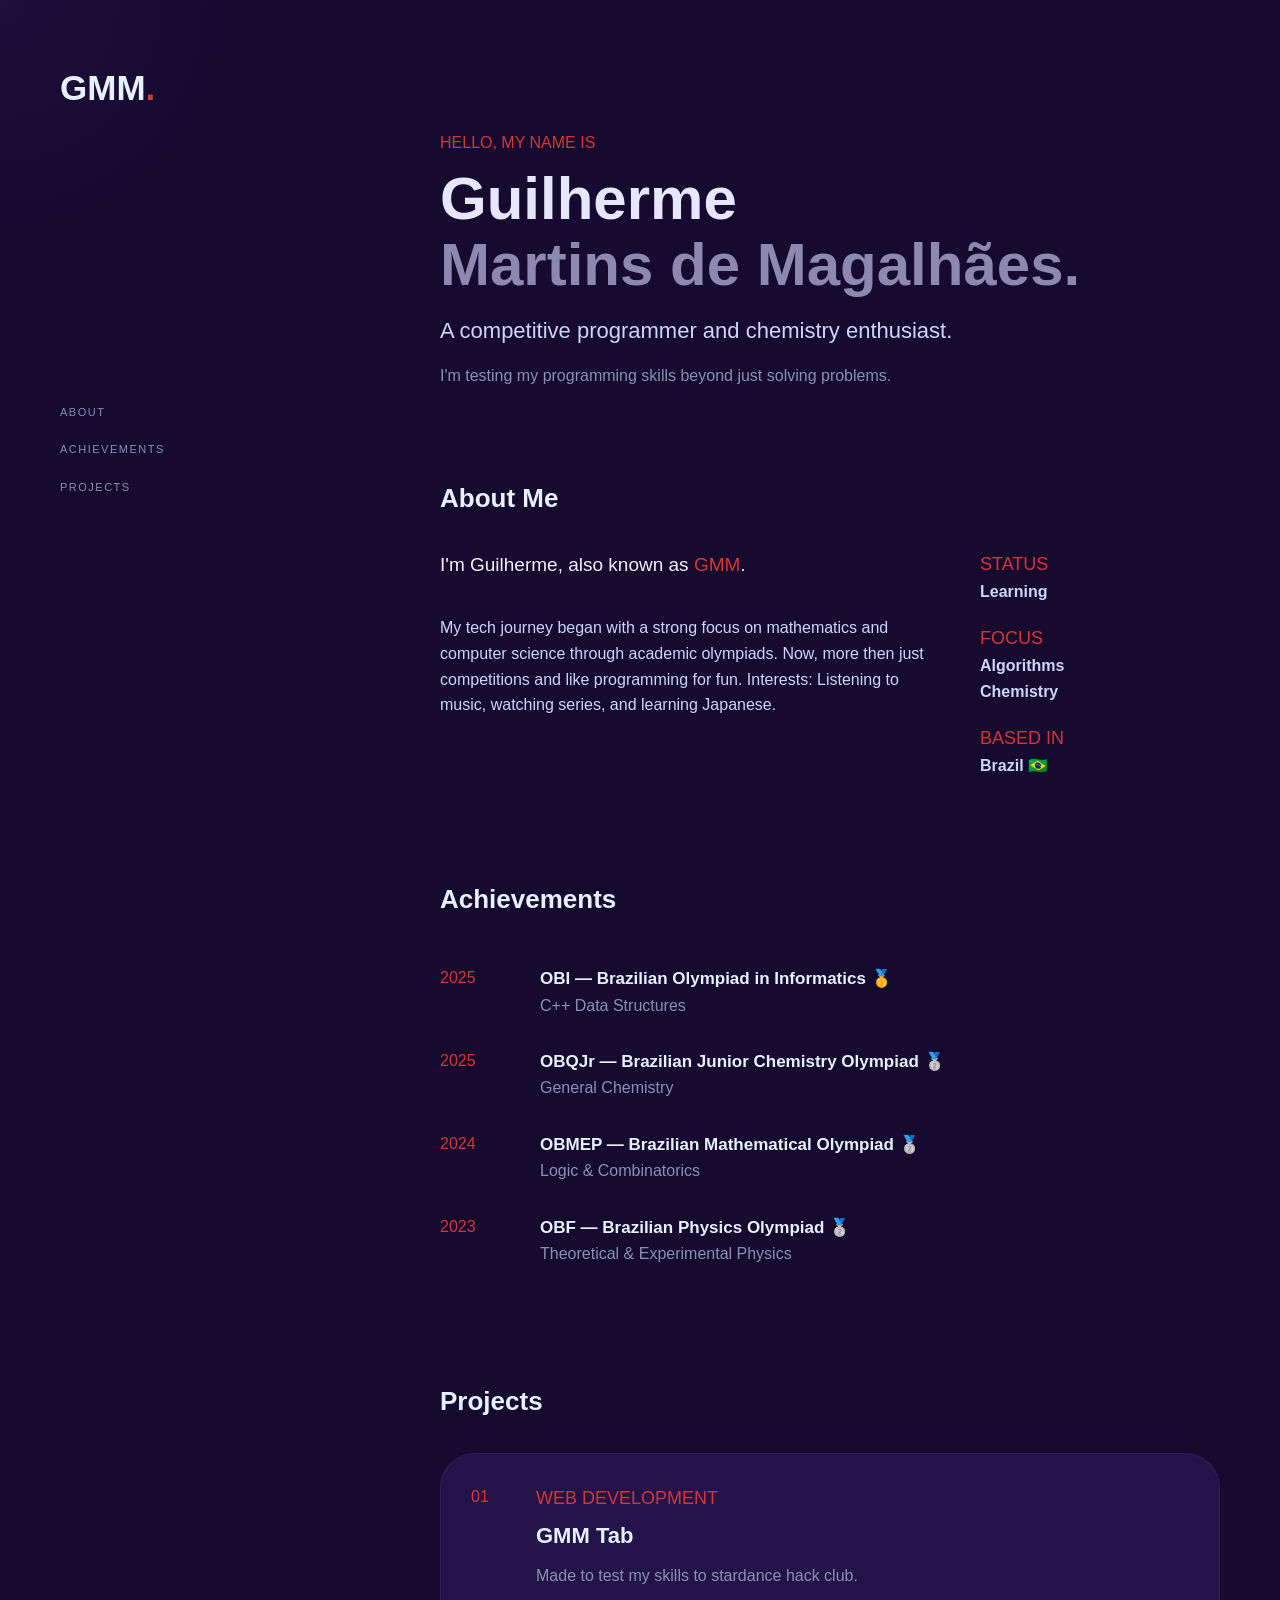
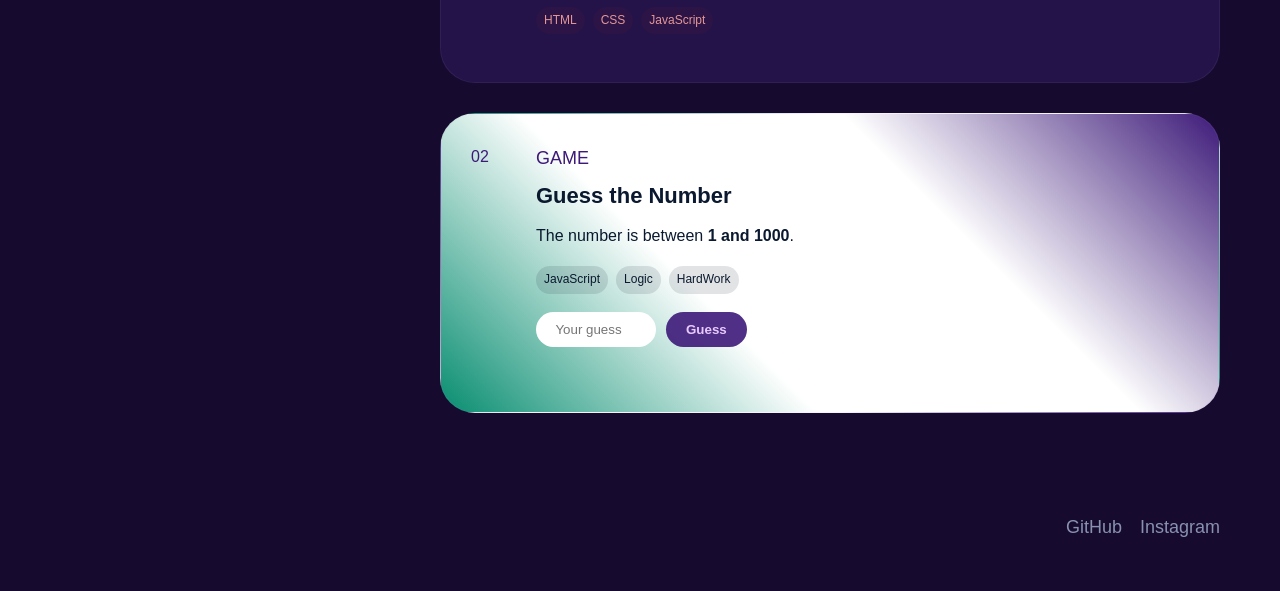
==== index.html @ 3240d2a9 "Teste" ====
<!DOCTYPE html>
<html>
<head>
    <meta charset="UTF-8">
    <title>Programming and Study | Guilherme Martins de Magalhães (GMM)</title>
    <link rel="stylesheet" href="style.css">
    <link rel="icon" type="image/png" href="/icone.png">
    <script type="application/ld+json">
        {
            "@context": "https://schema.org",
            "@type": "Person",
            "name": "Guilherme Martins de Magalhães",
            "alternativeName": "GMM",
            "description": "Gold medalist in informatics (OBI), and multiple medalist in physics, chemistry, and mathematics.",
            "image": "https://guilhermemm.com",
            "jobTitle": [
                "Competitive Programmer",
                "Chemistry Student"
            ],
            "award": [
                "Gold Medalist in Informatics (OBI 2025)",
                "Silver Medalist in Physics (OBF)",
                "Silver Medalist in Chemistry (OBQJr)",
                "Silver Medalist in Mathematics (OBMEP)"
            ],
            "sameAs":[
                "https://olimpiada.ic.unicamp.br/passadas/OBI2025/qmerito/i2/",
                "https://instagram.com/_gui_mm_/"
            ]
        }
    </script>
</head>

<body>

    <div id="spotlight" class="spotlight"></div>

    <header class="sidebar">
        <div class="logo">
            <a href="#home">GMM<span class="accent">.</span></a>
        </div>

        <nav>
            <a href="#about" class="nav-link">ABOUT</a>
            <a href="#achievements" class="nav-link">ACHIEVEMENTS</a>
            <a href="#work" class="nav-link">PROJECTS</a>
        </nav>
    </header>

    <main>

        <section id="home" class="hero">
            <p class="accent"> HELLO, MY NAME IS</p>
            <h1>Guilherme<br><span>Martins de Magalhães.</span></h1>
            <h2>A competitive programmer and chemistry enthusiast.</h2>
            <p class="desc">I'm testing my programming skills beyond just solving problems.</p>
        </section>

        <section id="about" class="content-section">
            <div class="section-title">
                <h2>About Me</h2>
            </div>
            <div class="grid-2col">
                <div>
                    <p class="large-text">I'm Guilherme, also known as <span class="accent">GMM</span>.</p>
                    <p>My tech journey began with a strong focus on mathematics and computer science through academic 
                        olympiads. Now, more then just competitions and like programming for fun. Interests: 
                        Listening to music, watching series, and learning Japanese.</p>
                </div>
                <div class="side-info">
                    <div><span class="accent sm-text">STATUS</span><strong>Learning</strong></div>
                    <div><span class="accent sm-text">FOCUS</span><strong>Algorithms<br>Chemistry</strong></div>
                    <div><span class="accent sm-text">BASED IN</span><strong>Brazil 🇧🇷</strong></div>
                </div>
            </div>
        </section>

        <section id="achievements" class="content-section">
            <div class="section-title">
                <h2>Achievements</h2>
            </div>
            <div>
                <div class="list-item">
                    <span class="accent">2025</span>
                    <div>
                        <h3>OBI — Brazilian Olympiad in Informatics 🥇</h3>
                        <p class="desc">C++ Data Structures</p>
                    </div>
                </div>
                <div class="list-item">
                    <span class="accent">2025</span>
                    <div>
                        <h3>OBQJr — Brazilian Junior Chemistry Olympiad 🥈</h3>
                        <p class="desc">General Chemistry</p>
                    </div>
                </div>
                <div class="list-item">
                    <span class="accent">2024</span>
                    <div>
                        <h3>OBMEP — Brazilian Mathematical Olympiad 🥈</h3>
                        <p class="desc">Logic & Combinatorics</p>
                    </div>
                </div>
                <div class="list-item">
                    <span class="accent">2023</span>
                    <div>
                        <h3>OBF — Brazilian Physics Olympiad 🥈</h3>
                        <p class="desc">Theoretical & Experimental Physics</p>
                    </div>
                </div>
            </div>
        </section>

        <section id="work" class="content-section">
            <div class="section-title">
                <h2>Projects</h2>
            </div>
            <div class="projects-container">
                <a href="https://guilhermemartins-gmm.github.io/GMM_Tab/" target="_blank" class="project-card project-link">
                <span class="accent">01</span>
            <div>
                <p class="accent sm-text">WEB DEVELOPMENT</p>
                <h3>GMM Tab</h3>
                <p class="desc">Made to test my skills to stardance hack club.</p>
                <div class="tags"><span>HTML</span><span>CSS</span><span>JavaScript</span></div>
            </div>
                </a>

                <article id="guessgame" class="project-card">
                    <span class="accent2">02</span>
                    <div>
                        <p class="accent2 sm-text">GAME</p>
                        <h3>Guess the Number</h3>
                        <p class="desc">The number is between <strong>1 and 1000</strong>.</p>
                        <div class="tags"><span>JavaScript</span><span>Logic</span><span>HardWork</span></div>
                        <div class="game-controls">
                            <input type="number" id="guess" min="1" max="1000" placeholder="Your guess">
                            <button id="guessButton" onclick="check()">Guess</button>
                            <button id="newGameButton" onclick="newG()" style="display: none;">New Game</button>
                        </div>
                        <p id="result" class="accent game-res"></p>
                        <p id="attempts" class="sm-text desc"></p>
                    </div>
                </article>
            </div>
        </section>

        <footer class="sm-text">
            <div class="footer-links">
                <a href="https://github.com/GuilhermeMartins-GMM" target="_blank">GitHub</a>
                <a href="https://instagram.com/_gui_mm_/" target="_blank">Instagram</a>
            </div>
        </footer>

    </main>

    <script>
        var spotlight = document.getElementById('spotlight');
        
        window.onmousemove = function(e) {
            spotlight.style.left = e.clientX + 'px';
            spotlight.style.top = e.clientY + 'px';
        };

        var number;
        var attempts;

        function newG() {
            number = Math.floor(Math.random() * 1000) + 1;
            attempts = 0;
            document.getElementById("result").textContent = "";
            document.getElementById("attempts").textContent = "";
            document.getElementById("guess").value = "";
            document.getElementById("guess").disabled = false;
            document.getElementById("guessButton").style.display = "inline-block";
            document.getElementById("newGameButton").style.display = "none";
        }

        function check() {
            var guess = Number(document.getElementById("guess").value);

            if (guess < 1 || guess > 1000) {
                document.getElementById("result").textContent = "Serious?";
                return;
            }

            attempts = attempts + 1;

            if (guess < number) {
                document.getElementById("result").textContent = "Higher";
            } else if (guess > number) {
                document.getElementById("result").textContent = "Lower";
            } else {
                document.getElementById("result").textContent = "Correct!!!";
                document.getElementById("attempts").textContent = "Attempts: " + attempts;

                document.getElementById("guessButton").style.display = "none";
                document.getElementById("newGameButton").style.display = "inline-block";
                document.getElementById("guess").disabled = true;
            }
        }

        document.getElementById("guess").onkeydown = function(event) {
            if (event.key === "Enter") {
                check();
            }
        };

        newG();
    </script>

</body>
</html>
---- style.css ----
* {
    margin: 0;
    padding: 0;
    box-sizing: border-box;
    font-family: arial;
}

html {
    scroll-behavior: smooth;
}

body {
    background-color: rgb(22, 10, 47);
    color: rgb(204, 214, 246);
    line-height: 1.6;
    overflow-x: hidden;
}

.accent {
    color: rgb(212, 54, 54);
}

.accent2 {
    color: rgb(61, 26, 121);
}

.desc {
    color: rgb(136, 146, 176);
}

.sm-text {
    font-size: 18px;
}

.spotlight {
    position: fixed;
    width: 450px;
    height: 450px;
    background: radial-gradient(circle, rgba(170, 100, 255, 0.06) 0%, transparent 80%);
    border-radius: 50%;
    transform: translate(-50%, -50%);
    pointer-events: none;
    z-index: 0;
}

.sidebar {
    position: fixed;
    left: 0;
    top: 0;
    width: 320px;
    height: 100vh;
    padding: 60px 0 60px 60px;
    display: flex;
    flex-direction: column;
    justify-content: center;
    z-index: 100;
}

.logo {
    position: absolute;
    top: 60px;
    left: 60px;
}

.logo a {
    color: rgb(230, 241, 255);
    text-decoration: none;
    font-size: 35px;
    font-weight: 700;
}

.sidebar nav {
    display: flex;
    flex-direction: column;
    gap: 20px;
}

.nav-link {
    display: inline-block;
    color: rgb(136, 146, 176);
    text-decoration: none;
    font-size: 11px;
    font-weight: 500;
    letter-spacing: 1.5px;
    transition: 0.25s;
}

.nav-link:hover {
    color: rgb(230, 241, 255);
    transform: translateY(-2px);
}

main {
    margin-left: 320px;
    max-width: 1100px;
    padding: 0 60px 0 120px;
    position: relative;
    z-index: 1;
}

.hero {
    display: flex;
    flex-direction: column;
    padding-top: 130px;
    padding-bottom: 40px;
}

.hero h1 {
    color: rgb(231, 230, 255);
    font-size: 60px;
    line-height: 1.1;
    margin: 10px 0 15px;
}

.hero h1 span {
    color: rgb(140, 136, 176);
}

.hero h2 {
    font-size: 22px;
    font-weight: 500;
    margin-bottom: 15px;
}

.hero .desc {
    max-width: 500px;
}

.content-section {
    padding: 50px 0;
}

.section-title {
    margin-bottom: 30px;
}

.section-title h2 {
    color: rgb(230, 241, 255);
    font-size: 26px;
}

.grid-2col {
    display: grid;
    grid-template-columns: 1fr 240px;
    gap: 50px;
}

.large-text {
    color: rgb(242, 240, 252);
    font-size: 19px;
    margin-bottom: 35px;
}

.side-info {
    display: flex;
    flex-direction: column;
    gap: 20px;
}

.side-info div {
    display: flex;
    flex-direction: column;
}

.list-item {
    display: grid;
    grid-template-columns: 80px 1fr;
    gap: 20px;
    padding: 15px 0;
}

.list-item h3 {
    color: rgb(230, 241, 255);
    font-size: 17px;
}

.projects-container {
    display: flex;
    flex-direction: column;
    gap: 30px;
}

.project-card {
    display: grid;
    grid-template-columns: 50px 1fr;
    gap: 15px;
    background: rgb(35, 19, 72);
    border: 1px solid rgba(170, 142, 205, 0.1);
    border-radius: 35px;
    padding: 30px;
    transition: 0.3s;
}

.project-card:hover {
    transform: translateY(-8px);
    border-color: rgba(180, 100, 255, 0.3);
}

.project-card h3 {
    color: rgb(230, 241, 255);
    font-size: 22px;
    margin: 5px 0 10px;
}

.tags {
    display: flex;
    gap: 8px;
    margin: 18px 0;
}

.tags span {
    color: rgb(229, 150, 150);
    background: rgba(212, 54, 54, 0.05);
    padding: 4px 8px;
    font-size: 12px;
    border-radius: 25px;
}

#guessgame {
    background: linear-gradient(
        45deg,
        rgb(7, 141, 112) 0%,
        rgb(255, 255, 255) 35%,
        rgb(255, 255, 255) 65%,
        rgb(61, 26, 121) 100%
    );
    border-radius: 35px;
    transition: transform 0.3s ease, box-shadow 0.3s ease;
}

#guessgame:hover {
    transform: translateY(-10px);
    box-shadow: 0px 10px 20px rgba(0, 0, 0, 0.3);
}

#guessgame h3, 
#guessgame p.desc {
    color: rgb(10, 25, 47);
}

#guessgame .tags span {
    color: rgb(10, 25, 47);
    background: rgba(10, 25, 47, 0.12);
}

.game-controls {
    display: flex;
    gap: 10px;
    margin-top: 15px;
}

#guessgame input {
    border: none;
    border-radius: 35px;
    padding: 10px;
    width: 120px;
    text-align: center;
    background-color: rgb(255, 255, 255);
    color: rgb(10, 25, 47);
}

#guessgame button {
    border: none;
    border-radius: 35px;
    padding: 10px 20px;
    cursor: pointer;
    background-color: rgba(61, 26, 121, 0.9);
    color: rgb(233, 201, 255);
    font-weight: 600;
}

#result {
    font-size: 20px;
    font-weight: bold;
    min-height: 25px;
    margin-top: 10px;
}

footer {
    position: relative;
    display: flex;
    justify-content: flex-end;
    padding: 50px 0;
    color: rgb(136, 146, 176);
}

.footer-links {
    display: flex;
    gap: 18px;
}

.footer-links a, .link {
    color: rgb(136, 146, 176);
    text-decoration: none;
    transition: 0.25s;
}

.footer-links a:hover, .link:hover {
    color: rgb(200, 120, 255);
}

@media (max-width: 768px) {
    .spotlight {
        display: none;
    }

    .sidebar {
        position: relative;
        width: 100%;
        height: auto;
        padding: 20px;
        flex-direction: row;
        justify-content: flex-start;
    }

    .logo {
        position: relative;
        top: auto;
        left: auto;
    }

    .sidebar nav {
        display: none;
    }

    main {
        margin-left: 0;
        padding: 0 25px;
    }

    .hero {
        padding-top: 60px;
    }

    .hero h1 {
        font-size: 40px;
    }

    .grid-2col, .project-card {
        grid-template-columns: 1fr;
    }

    .side-info {
        padding-top: 10px;
    }

    footer {
        flex-direction: column;
        justify-content: flex-start;
        gap: 15px;
    }

    .copyright-left {
        position: relative;
        left: auto;
    }
}

.project-link {
    display: grid;
    text-decoration: none;
    color: inherit;
    cursor: pointer;
}

.project-link:visited {
    color: inherit;
    text-decoration: none;
}

.project-link h3,
.project-link p,
.project-link span {
    text-decoration: none;
}

.project-link:hover .link-arrow {
    color: rgb(200, 120, 255);
}
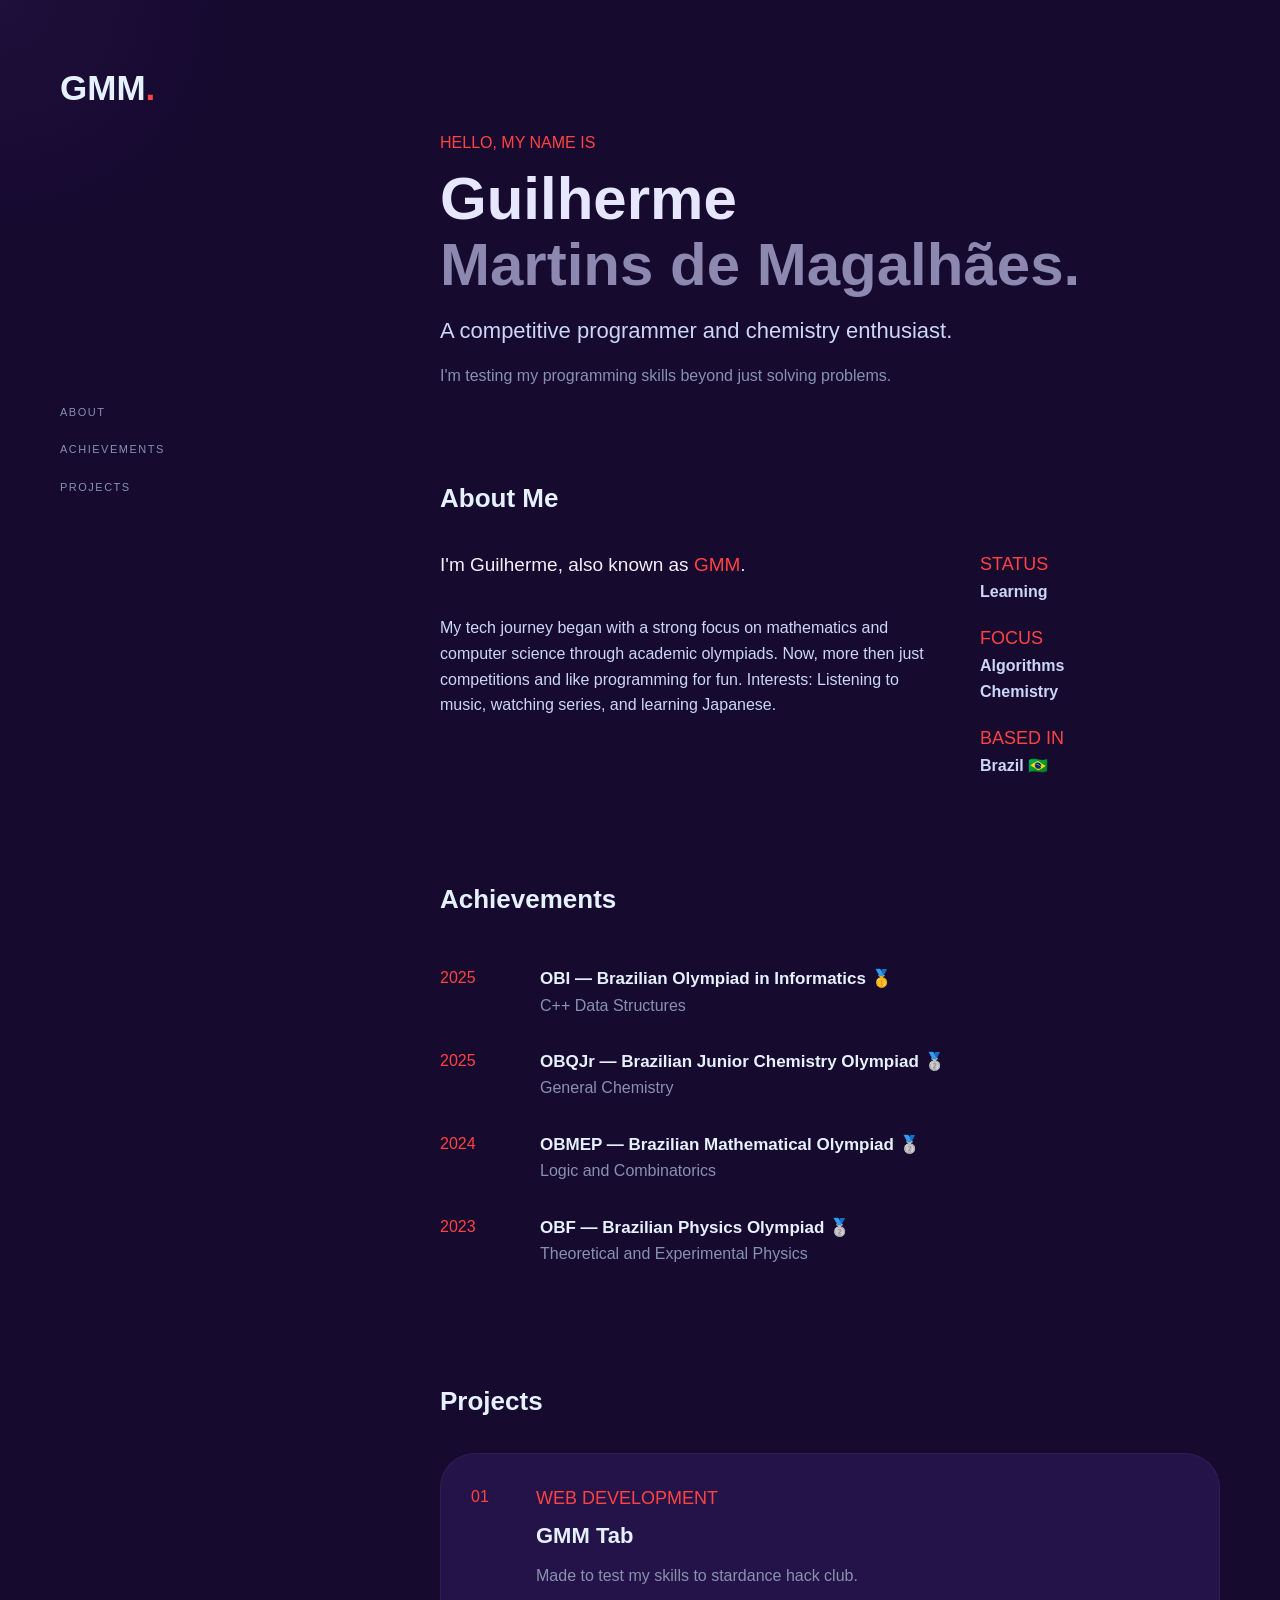
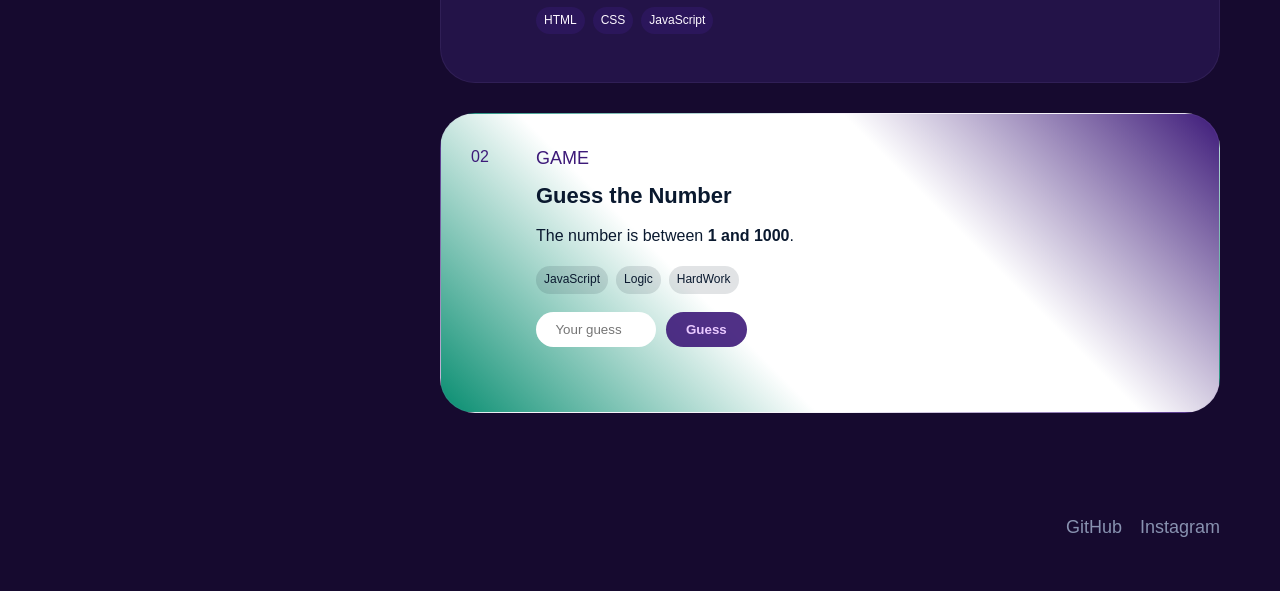
==== commit 2c0a33a7: "Minor corrections" ====
--- a/index.html
+++ b/index.html
@@ -98,14 +98,14 @@
                     <span class="accent">2024</span>
                     <div>
                         <h3>OBMEP — Brazilian Mathematical Olympiad 🥈</h3>
-                        <p class="desc">Logic & Combinatorics</p>
+                        <p class="desc">Logic and Combinatorics</p>
                     </div>
                 </div>
                 <div class="list-item">
                     <span class="accent">2023</span>
                     <div>
                         <h3>OBF — Brazilian Physics Olympiad 🥈</h3>
-                        <p class="desc">Theoretical & Experimental Physics</p>
+                        <p class="desc">Theoretical and Experimental Physics</p>
                     </div>
                 </div>
             </div>
--- a/style.css
+++ b/style.css
@@ -17,7 +17,7 @@
 }
 
 .accent {
-    color: rgb(212, 54, 54);
+    color: rgb(255, 66, 66);
 }
 
 .accent2 {
@@ -209,8 +209,8 @@
 }
 
 .tags span {
-    color: rgb(229, 150, 150);
-    background: rgba(212, 54, 54, 0.05);
+    color: rgb(253, 248, 255);
+    background: rgba(123, 56, 248, 0.1);
     padding: 4px 8px;
     font-size: 12px;
     border-radius: 25px;
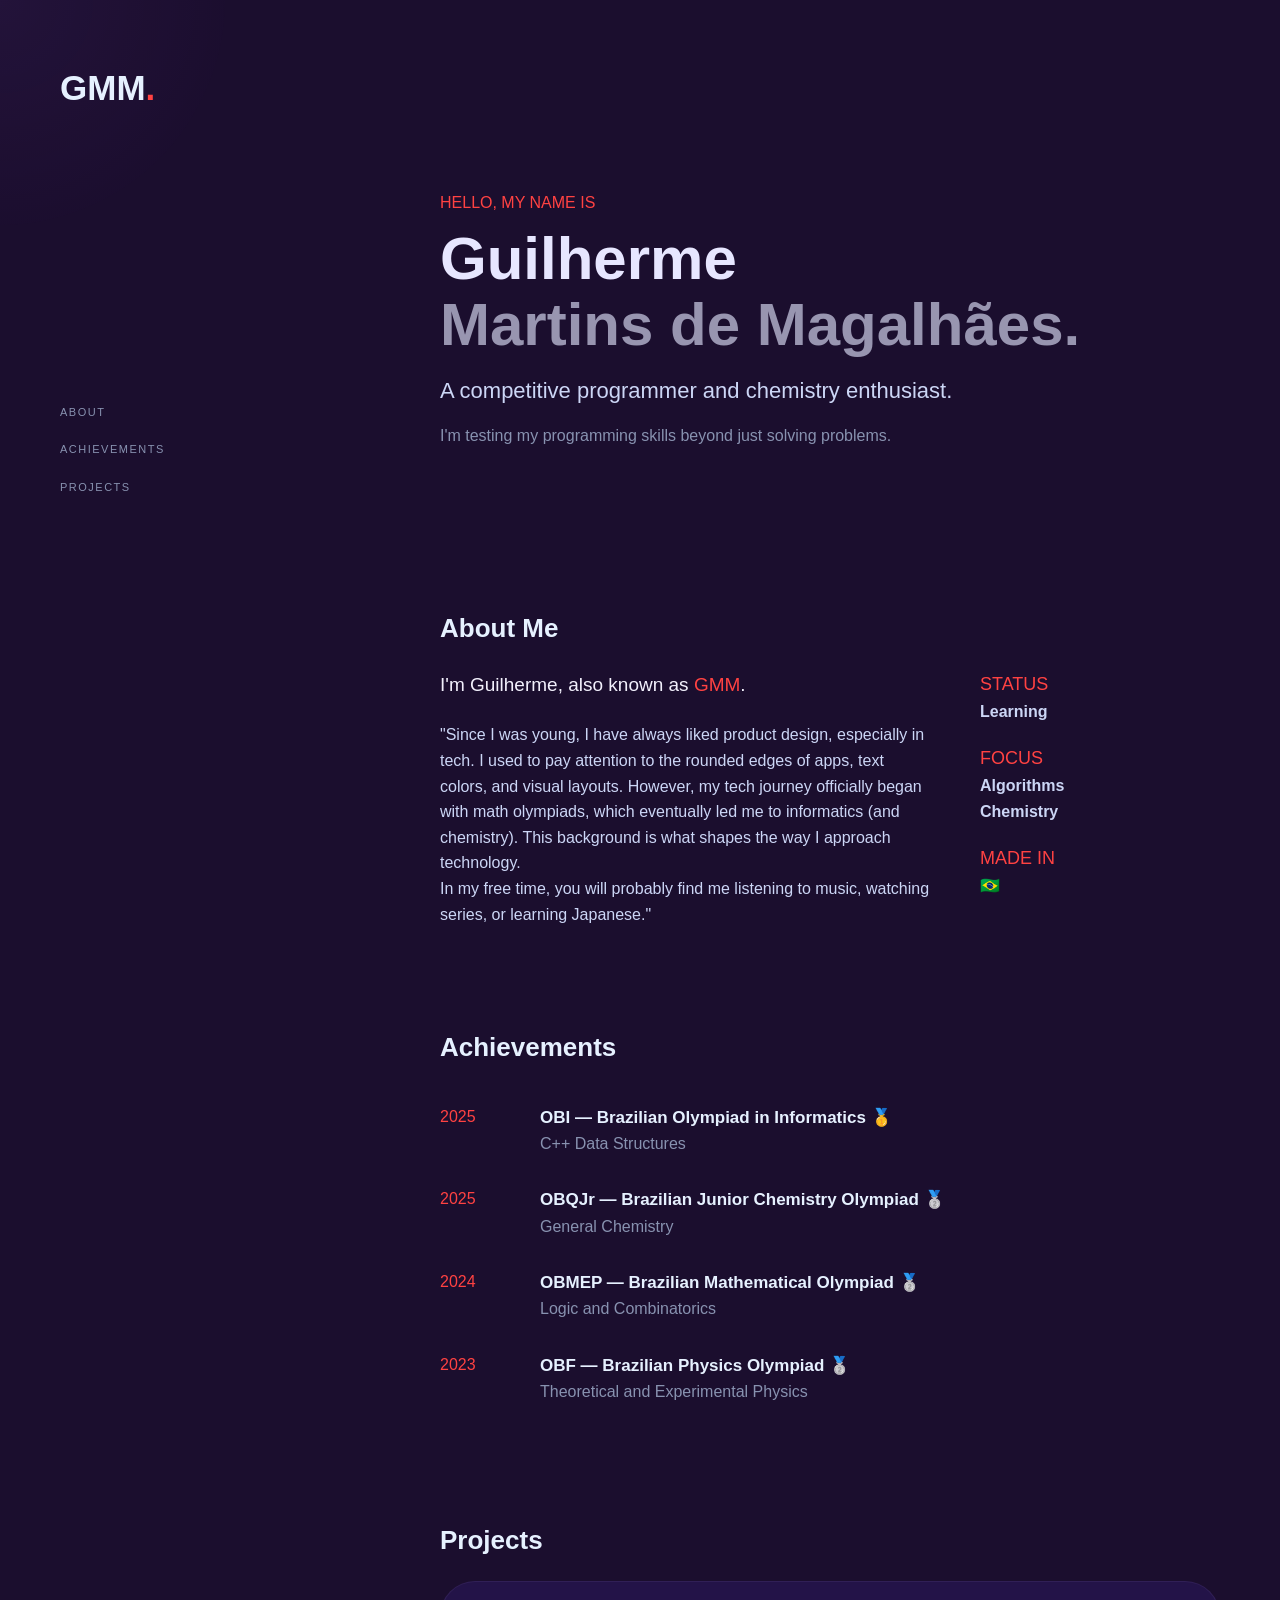
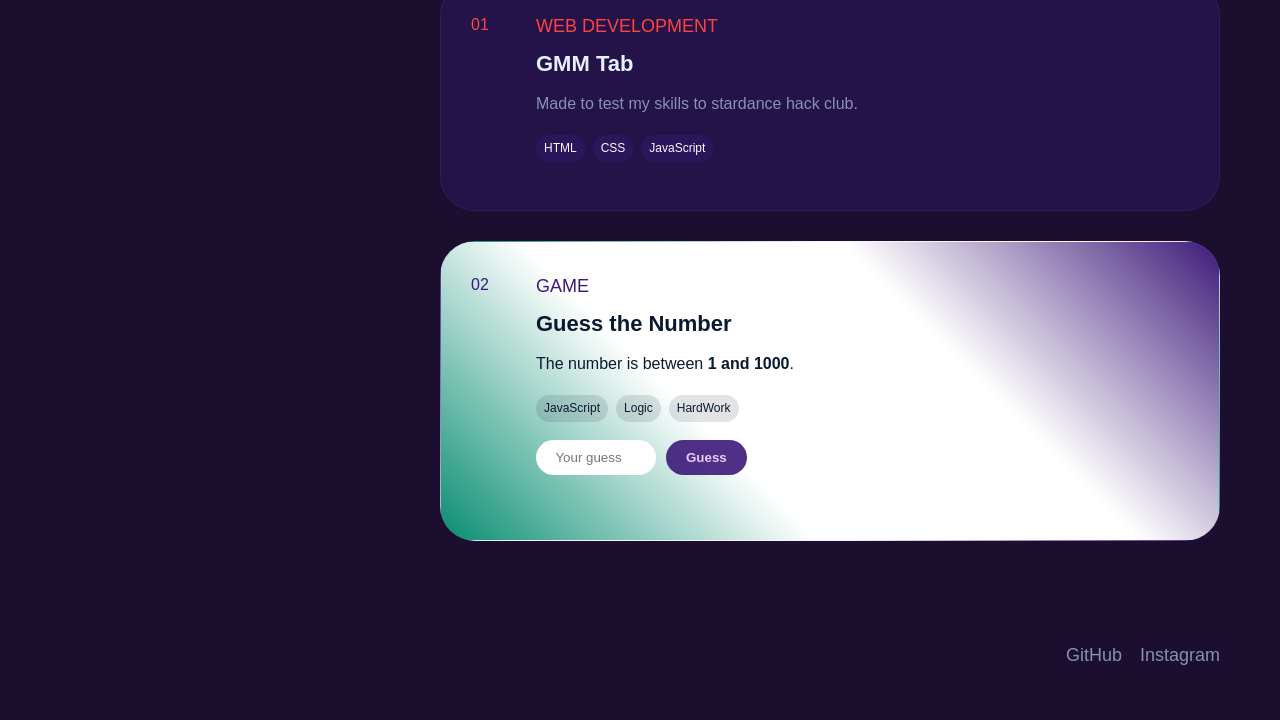
==== commit 5612096c: "Minor adjust" ====
--- a/index.html
+++ b/index.html
@@ -63,14 +63,20 @@
             <div class="grid-2col">
                 <div>
                     <p class="large-text">I'm Guilherme, also known as <span class="accent">GMM</span>.</p>
-                    <p>My tech journey began with a strong focus on mathematics and computer science through academic 
-                        olympiads. Now, more then just competitions and like programming for fun. Interests: 
-                        Listening to music, watching series, and learning Japanese.</p>
+                    <p>"Since I was young, I have always liked product design, especially in 
+                        tech. I used to pay attention to the rounded edges of apps, text colors, 
+                        and visual layouts. However, my tech journey officially began with math 
+                        olympiads, which eventually led me to informatics (and chemistry). This 
+                        background is what shapes the way I approach technology.
+                    </p>
+                    <p> In my free time, you will 
+                        probably find me listening to music, watching series, or learning Japanese."
+                    </p>
                 </div>
                 <div class="side-info">
                     <div><span class="accent sm-text">STATUS</span><strong>Learning</strong></div>
                     <div><span class="accent sm-text">FOCUS</span><strong>Algorithms<br>Chemistry</strong></div>
-                    <div><span class="accent sm-text">BASED IN</span><strong>Brazil 🇧🇷</strong></div>
+                    <div><span class="accent sm-text">MADE IN</span><strong>🇧🇷</strong></div>
                 </div>
             </div>
         </section>
--- a/style.css
+++ b/style.css
@@ -10,7 +10,7 @@
 }
 
 body {
-    background-color: rgb(22, 10, 47);
+    background-color:rgb(27, 14, 46);
     color: rgb(204, 214, 246);
     line-height: 1.6;
     overflow-x: hidden;
@@ -101,8 +101,8 @@
 .hero {
     display: flex;
     flex-direction: column;
-    padding-top: 130px;
-    padding-bottom: 40px;
+    padding-top: 190px;
+    padding-bottom: 110px;
 }
 
 .hero h1 {
@@ -113,7 +113,7 @@
 }
 
 .hero h1 span {
-    color: rgb(140, 136, 176);
+    color: rgb(152, 149, 176);
 }
 
 .hero h2 {
@@ -131,7 +131,7 @@
 }
 
 .section-title {
-    margin-bottom: 30px;
+    margin-bottom: 20px;
 }
 
 .section-title h2 {
@@ -148,7 +148,7 @@
 .large-text {
     color: rgb(242, 240, 252);
     font-size: 19px;
-    margin-bottom: 35px;
+    margin-bottom: 22px;
 }
 
 .side-info {
@@ -299,24 +299,44 @@
     color: rgb(200, 120, 255);
 }
 
-@media (max-width: 768px) {
+@media screen and (max-width: 768px) {
+    html,
+    body {
+        width: 100%;
+        min-width: 0;
+        overflow-x: hidden;
+    }
+
     .spotlight {
         display: none;
     }
 
     .sidebar {
-        position: relative;
-        width: 100%;
-        height: auto;
-        padding: 20px;
-        flex-direction: row;
-        justify-content: flex-start;
-    }
-
-    .logo {
         position: relative;
         top: auto;
         left: auto;
+
+        width: 100%;
+        height: auto;
+        min-height: 0;
+
+        padding: 20px 25px;
+
+        display: flex;
+        flex-direction: row;
+        align-items: center;
+        justify-content: flex-start;
+
+        z-index: 100;
+    }
+
+    .logo {
+        position: static;
+        margin: 0;
+    }
+
+    .logo a {
+        font-size: 28px;
     }
 
     .sidebar nav {
@@ -324,35 +344,149 @@
     }
 
     main {
+        width: 100%;
+        max-width: 100%;
         margin-left: 0;
         padding: 0 25px;
     }
 
     .hero {
-        padding-top: 60px;
+        padding-top: 55px;
+        padding-bottom: 40px;
     }
 
     .hero h1 {
-        font-size: 40px;
-    }
-
-    .grid-2col, .project-card {
-        grid-template-columns: 1fr;
+        font-size: clamp(36px, 10vw, 45px);
+        line-height: 1.1;
+    }
+
+    .hero h2 {
+        font-size: 19px;
+    }
+
+    .hero .desc {
+        max-width: 100%;
+    }
+
+    .content-section {
+        padding: 40px 0;
+    }
+
+    .grid-2col {
+        display: flex;
+        flex-direction: column;
+        gap: 30px;
+    }
+
+    .large-text {
+        font-size: 17px;
     }
 
     .side-info {
-        padding-top: 10px;
+        padding-top: 0;
+    }
+
+    .list-item {
+        display: flex;
+        flex-direction: column;
+        gap: 5px;
+    }
+
+    .projects-container {
+        width: 100%;
+        gap: 20px;
+    }
+
+    .project-link {
+        display: block;
+        width: 100%;
+    }
+
+    .project-card {
+        display: flex;
+        flex-direction: column;
+
+        width: 100%;
+        padding: 25px;
+
+        border-radius: 25px;
+        gap: 10px;
+    }
+
+    .project-card h3 {
+        font-size: 20px;
+    }
+
+    .tags {
+        flex-wrap: wrap;
+        gap: 6px;
+    }
+
+    #guessgame {
+        width: 100%;
+        border-radius: 25px;
+        overflow: hidden;
+    }
+
+    .game-controls {
+        display: flex;
+        flex-wrap: wrap;
+        gap: 8px;
+    }
+
+    #guessgame input {
+        width: 120px;
+        max-width: 100%;
     }
 
     footer {
+        width: 100%;
+        padding: 40px 0;
         flex-direction: column;
+        align-items: flex-start;
         justify-content: flex-start;
         gap: 15px;
     }
 
-    .copyright-left {
-        position: relative;
-        left: auto;
+    .footer-links {
+        flex-wrap: wrap;
+        gap: 12px;
+    }
+}
+
+@media screen and (max-width: 400px) {
+    .sidebar {
+        padding: 18px 16px;
+    }
+
+    .logo a {
+        font-size: 25px;
+    }
+
+    main {
+        padding: 0 16px;
+    }
+
+    .hero {
+        padding-top: 40px;
+    }
+
+    .hero h1 {
+        font-size: 34px;
+    }
+
+    .project-card {
+        padding: 20px;
+    }
+
+    .game-controls {
+        flex-direction: column;
+    }
+
+    #guessgame input,
+    #guessgame button {
+        width: 100%;
+        max-width: none;
     }
 }
 
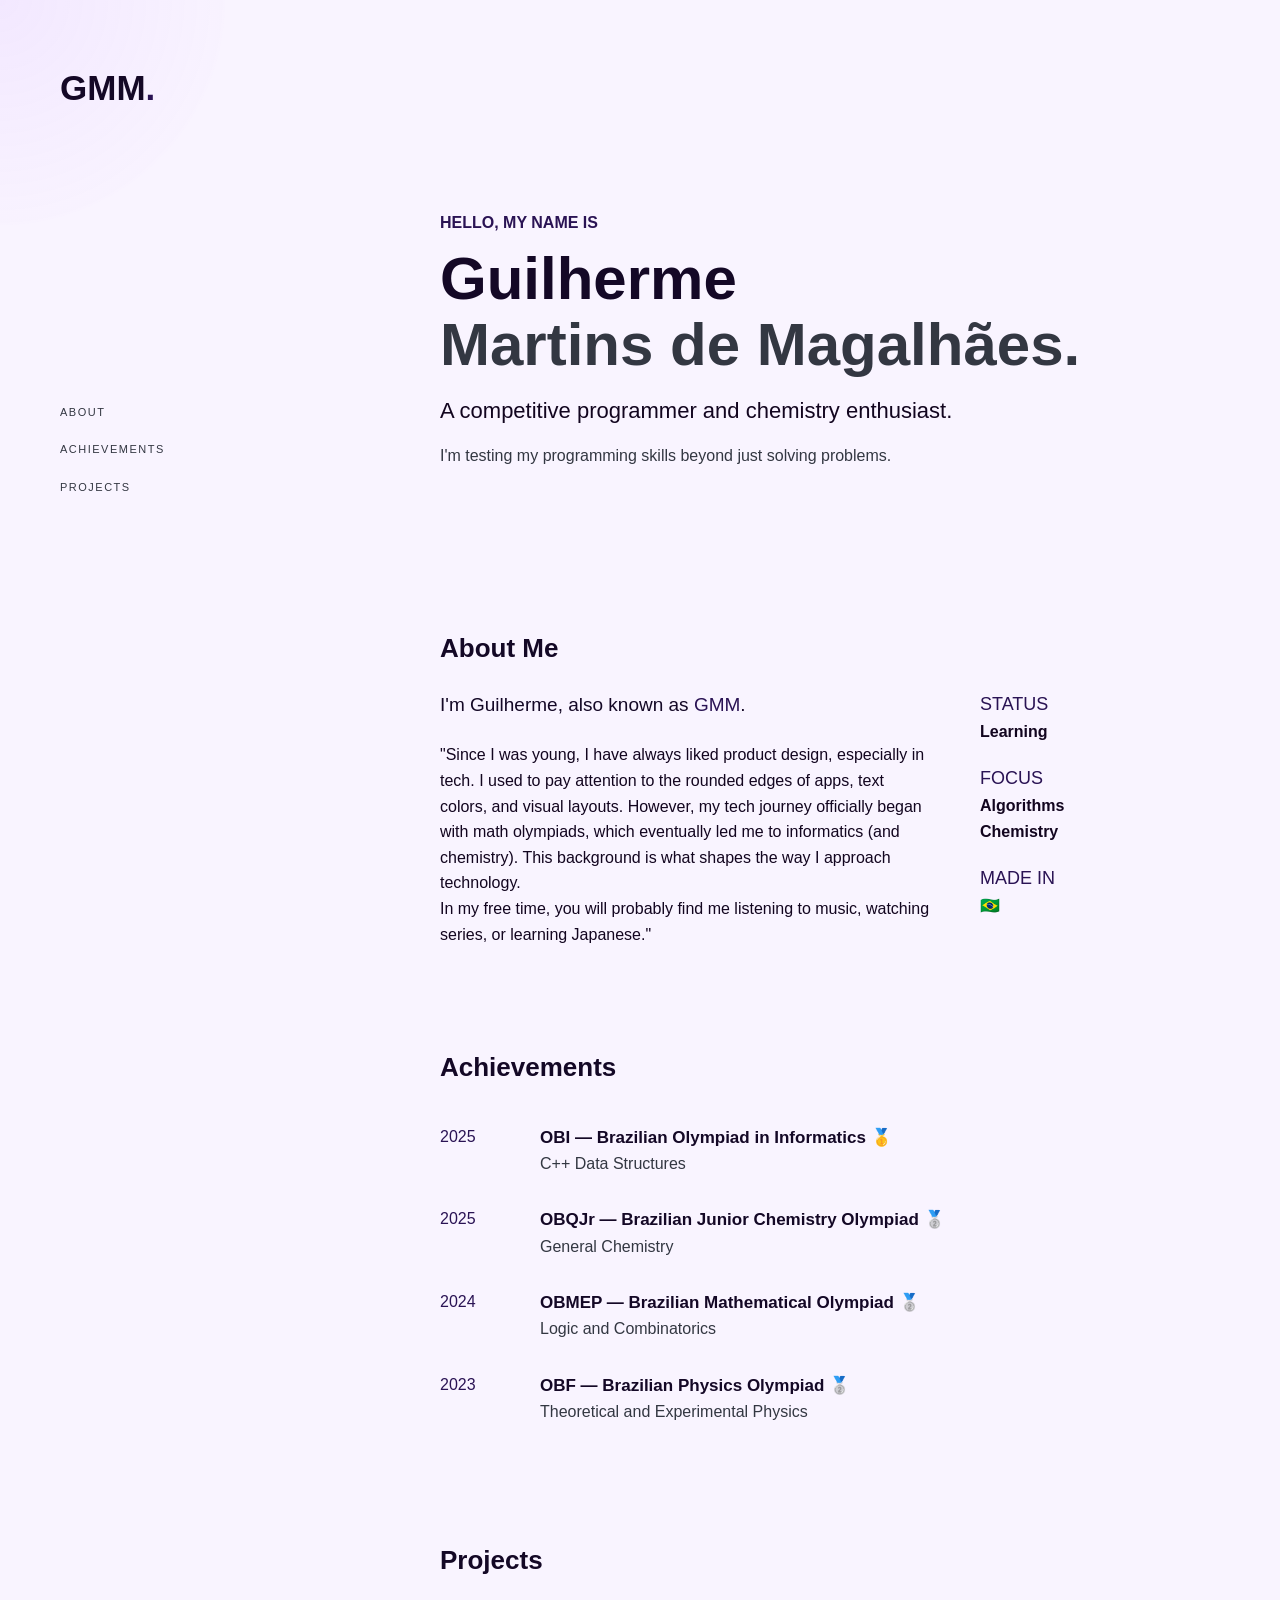
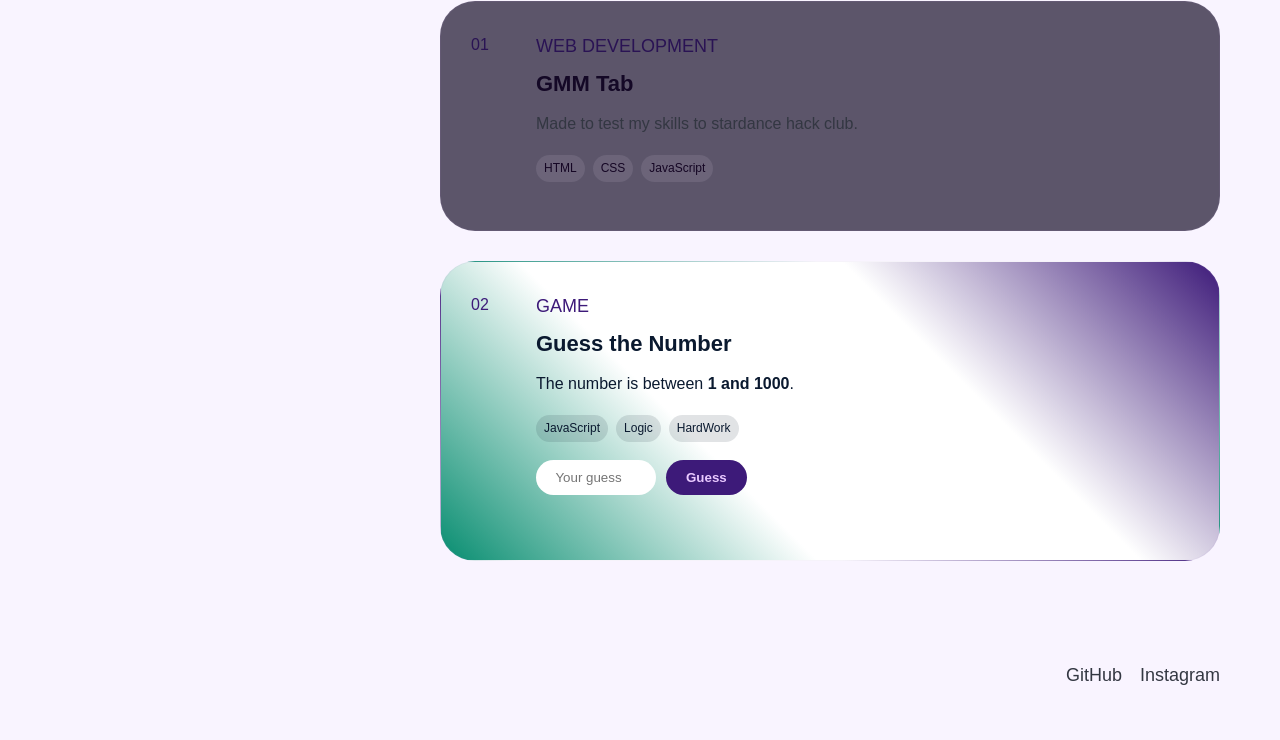
==== commit 26e41478: "Teste" ====
--- a/index.html
+++ b/index.html
@@ -50,7 +50,7 @@
     <main>
 
         <section id="home" class="hero">
-            <p class="accent"> HELLO, MY NAME IS</p>
+            <p class="accent"><strong> HELLO, MY NAME IS</strong></p>
             <h1>Guilherme<br><span>Martins de Magalhães.</span></h1>
             <h2>A competitive programmer and chemistry enthusiast.</h2>
             <p class="desc">I'm testing my programming skills beyond just solving problems.</p>
--- a/style.css
+++ b/style.css
@@ -1,219 +1,58 @@
-* {
-    margin: 0;
-    padding: 0;
-    box-sizing: border-box;
-    font-family: arial;
-}
-
-html {
-    scroll-behavior: smooth;
-}
 
 body {
-    background-color:rgb(27, 14, 46);
-    color: rgb(204, 214, 246);
-    line-height: 1.6;
-    overflow-x: hidden;
+    background-color: rgb(249, 244, 255);
+    color: rgb(18, 5, 31);
+}
+
+.logo a,
+.nav-link:hover,
+.hero h1,
+.section-title h2,
+.large-text,
+.list-item h3,
+.project-card h3 {
+    color: rgb(20, 8, 38);
+}
+
+.desc,
+.nav-link,
+.hero h1 span,
+footer,
+.footer-links a,
+.link {
+    color: rgb(51, 55, 66);
 }
 
 .accent {
-    color: rgb(255, 66, 66);
+    color: rgb(42, 19, 84);
 }
 
 .accent2 {
     color: rgb(61, 26, 121);
 }
 
-.desc {
-    color: rgb(136, 146, 176);
-}
-
-.sm-text {
-    font-size: 18px;
+.footer-links a:hover,
+.link:hover,
+.project-link:hover .link-arrow {
+    color: rgb(0, 115, 141);
 }
 
 .spotlight {
-    position: fixed;
-    width: 450px;
-    height: 450px;
-    background: radial-gradient(circle, rgba(170, 100, 255, 0.06) 0%, transparent 80%);
-    border-radius: 50%;
-    transform: translate(-50%, -50%);
-    pointer-events: none;
-    z-index: 0;
-}
-
-.sidebar {
-    position: fixed;
-    left: 0;
-    top: 0;
-    width: 320px;
-    height: 100vh;
-    padding: 60px 0 60px 60px;
-    display: flex;
-    flex-direction: column;
-    justify-content: center;
-    z-index: 100;
-}
-
-.logo {
-    position: absolute;
-    top: 60px;
-    left: 60px;
-}
-
-.logo a {
-    color: rgb(230, 241, 255);
-    text-decoration: none;
-    font-size: 35px;
-    font-weight: 700;
-}
-
-.sidebar nav {
-    display: flex;
-    flex-direction: column;
-    gap: 20px;
-}
-
-.nav-link {
-    display: inline-block;
-    color: rgb(136, 146, 176);
-    text-decoration: none;
-    font-size: 11px;
-    font-weight: 500;
-    letter-spacing: 1.5px;
-    transition: 0.25s;
-}
-
-.nav-link:hover {
-    color: rgb(230, 241, 255);
-    transform: translateY(-2px);
-}
-
-main {
-    margin-left: 320px;
-    max-width: 1100px;
-    padding: 0 60px 0 120px;
-    position: relative;
-    z-index: 1;
-}
-
-.hero {
-    display: flex;
-    flex-direction: column;
-    padding-top: 190px;
-    padding-bottom: 110px;
-}
-
-.hero h1 {
-    color: rgb(231, 230, 255);
-    font-size: 60px;
-    line-height: 1.1;
-    margin: 10px 0 15px;
-}
-
-.hero h1 span {
-    color: rgb(152, 149, 176);
-}
-
-.hero h2 {
-    font-size: 22px;
-    font-weight: 500;
-    margin-bottom: 15px;
-}
-
-.hero .desc {
-    max-width: 500px;
-}
-
-.content-section {
-    padding: 50px 0;
-}
-
-.section-title {
-    margin-bottom: 20px;
-}
-
-.section-title h2 {
-    color: rgb(230, 241, 255);
-    font-size: 26px;
-}
-
-.grid-2col {
-    display: grid;
-    grid-template-columns: 1fr 240px;
-    gap: 50px;
-}
-
-.large-text {
-    color: rgb(242, 240, 252);
-    font-size: 19px;
-    margin-bottom: 22px;
-}
-
-.side-info {
-    display: flex;
-    flex-direction: column;
-    gap: 20px;
-}
-
-.side-info div {
-    display: flex;
-    flex-direction: column;
-}
-
-.list-item {
-    display: grid;
-    grid-template-columns: 80px 1fr;
-    gap: 20px;
-    padding: 15px 0;
-}
-
-.list-item h3 {
-    color: rgb(230, 241, 255);
-    font-size: 17px;
-}
-
-.projects-container {
-    display: flex;
-    flex-direction: column;
-    gap: 30px;
+    background: radial-gradient(circle, rgba(170, 100, 255, 0.08) 0%, transparent 80%);
 }
 
 .project-card {
-    display: grid;
-    grid-template-columns: 50px 1fr;
-    gap: 15px;
-    background: rgb(35, 19, 72);
-    border: 1px solid rgba(170, 142, 205, 0.1);
-    border-radius: 35px;
-    padding: 30px;
-    transition: 0.3s;
+    background: rgb(92, 85, 106);
+    border-color: rgba(170, 142, 205, 0.1);
 }
 
 .project-card:hover {
-    transform: translateY(-8px);
     border-color: rgba(180, 100, 255, 0.3);
 }
 
-.project-card h3 {
-    color: rgb(230, 241, 255);
-    font-size: 22px;
-    margin: 5px 0 10px;
-}
-
-.tags {
-    display: flex;
-    gap: 8px;
-    margin: 18px 0;
-}
-
 .tags span {
-    color: rgb(253, 248, 255);
-    background: rgba(123, 56, 248, 0.1);
-    padding: 4px 8px;
-    font-size: 12px;
-    border-radius: 25px;
+    color: rgb(21, 6, 36);
+    background: rgba(242, 235, 255, 0.1);
 }
 
 #guessgame {
@@ -224,6 +63,217 @@
         rgb(255, 255, 255) 65%,
         rgb(61, 26, 121) 100%
     );
+}
+
+#guessgame h3, 
+#guessgame p.desc,
+#guessgame .tags span,
+#guessgame input {
+    color: rgb(10, 25, 47);
+}
+
+#guessgame .tags span {
+    background: rgba(10, 25, 47, 0.12);
+}
+
+#guessgame input {
+    background-color: rgb(255, 255, 255);
+}
+
+#guessgame button {
+    background-color: rgb(61, 26, 121);
+    color: rgb(233, 201, 255);
+}
+
+* {
+    margin: 0;
+    padding: 0;
+    box-sizing: border-box;
+    font-family: arial;
+}
+
+html {
+    scroll-behavior: smooth;
+}
+
+body {
+    line-height: 1.6;
+    overflow-x: hidden;
+}
+
+.sm-text {
+    font-size: 18px;
+}
+
+.spotlight {
+    position: fixed;
+    width: 450px;
+    height: 450px;
+    border-radius: 50%;
+    transform: translate(-50%, -50%);
+    pointer-events: none;
+    z-index: 0;
+}
+
+.sidebar {
+    position: fixed;
+    left: 0;
+    top: 0;
+    width: 320px;
+    height: 100vh;
+    padding: 60px 0 60px 60px;
+    display: flex;
+    flex-direction: column;
+    justify-content: center;
+    z-index: 100;
+}
+
+.logo {
+    position: absolute;
+    top: 60px;
+    left: 60px;
+}
+
+.logo a {
+    text-decoration: none;
+    font-size: 35px;
+    font-weight: 700;
+}
+
+.sidebar nav {
+    display: flex;
+    flex-direction: column;
+    gap: 20px;
+}
+
+.nav-link {
+    display: inline-block;
+    text-decoration: none;
+    font-size: 11px;
+    font-weight: 500;
+    letter-spacing: 1.5px;
+    transition: 0.25s;
+}
+
+.nav-link:hover {
+    transform: translateY(-2px);
+}
+
+main {
+    margin-left: 320px;
+    max-width: 1100px;
+    padding: 0 60px 0 120px;
+    position: relative;
+    z-index: 1;
+}
+
+.hero {
+    display: flex;
+    flex-direction: column;
+    padding-top: 210px;
+    padding-bottom: 110px;
+}
+
+.hero h1 {
+    font-size: 60px;
+    line-height: 1.1;
+    margin: 10px 0 15px;
+}
+
+.hero h2 {
+    font-size: 22px;
+    font-weight: 500;
+    margin-bottom: 15px;
+}
+
+.hero .desc {
+    max-width: 500px;
+}
+
+.content-section {
+    padding: 50px 0;
+}
+
+.section-title {
+    margin-bottom: 20px;
+}
+
+.section-title h2 {
+    font-size: 26px;
+}
+
+.grid-2col {
+    display: grid;
+    grid-template-columns: 1fr 240px;
+    gap: 50px;
+}
+
+.large-text {
+    font-size: 19px;
+    margin-bottom: 22px;
+}
+
+.side-info {
+    display: flex;
+    flex-direction: column;
+    gap: 20px;
+}
+
+.side-info div {
+    display: flex;
+    flex-direction: column;
+}
+
+.list-item {
+    display: grid;
+    grid-template-columns: 80px 1fr;
+    gap: 20px;
+    padding: 15px 0;
+}
+
+.list-item h3 {
+    font-size: 17px;
+}
+
+.projects-container {
+    display: flex;
+    flex-direction: column;
+    gap: 30px;
+}
+
+.project-card {
+    display: grid;
+    grid-template-columns: 50px 1fr;
+    gap: 15px;
+    border-style: solid;
+    border-width: 1px;
+    border-radius: 35px;
+    padding: 30px;
+    transition: 0.3s;
+}
+
+.project-card:hover {
+    transform: translateY(-8px);
+}
+
+.project-card h3 {
+    font-size: 22px;
+    margin: 5px 0 10px;
+}
+
+.tags {
+    display: flex;
+    gap: 8px;
+    margin: 18px 0;
+}
+
+.tags span {
+    padding: 4px 8px;
+    font-size: 12px;
+    border-radius: 25px;
+}
+
+#guessgame {
     border-radius: 35px;
     transition: transform 0.3s ease, box-shadow 0.3s ease;
 }
@@ -231,16 +281,6 @@
 #guessgame:hover {
     transform: translateY(-10px);
     box-shadow: 0px 10px 20px rgba(0, 0, 0, 0.3);
-}
-
-#guessgame h3, 
-#guessgame p.desc {
-    color: rgb(10, 25, 47);
-}
-
-#guessgame .tags span {
-    color: rgb(10, 25, 47);
-    background: rgba(10, 25, 47, 0.12);
 }
 
 .game-controls {
@@ -255,8 +295,6 @@
     padding: 10px;
     width: 120px;
     text-align: center;
-    background-color: rgb(255, 255, 255);
-    color: rgb(10, 25, 47);
 }
 
 #guessgame button {
@@ -264,8 +302,6 @@
     border-radius: 35px;
     padding: 10px 20px;
     cursor: pointer;
-    background-color: rgba(61, 26, 121, 0.9);
-    color: rgb(233, 201, 255);
     font-weight: 600;
 }
 
@@ -281,7 +317,6 @@
     display: flex;
     justify-content: flex-end;
     padding: 50px 0;
-    color: rgb(136, 146, 176);
 }
 
 .footer-links {
@@ -290,13 +325,8 @@
 }
 
 .footer-links a, .link {
-    color: rgb(136, 146, 176);
     text-decoration: none;
     transition: 0.25s;
-}
-
-.footer-links a:hover, .link:hover {
-    color: rgb(200, 120, 255);
 }
 
 @media screen and (max-width: 768px) {
@@ -315,18 +345,14 @@
         position: relative;
         top: auto;
         left: auto;
-
         width: 100%;
         height: auto;
         min-height: 0;
-
         padding: 20px 25px;
-
         display: flex;
         flex-direction: row;
         align-items: center;
         justify-content: flex-start;
-
         z-index: 100;
     }
 
@@ -405,10 +431,8 @@
     .project-card {
         display: flex;
         flex-direction: column;
-
         width: 100%;
         padding: 25px;
-
         border-radius: 25px;
         gap: 10px;
     }
@@ -506,8 +530,4 @@
 .project-link p,
 .project-link span {
     text-decoration: none;
-}
-
-.project-link:hover .link-arrow {
-    color: rgb(200, 120, 255);
 }
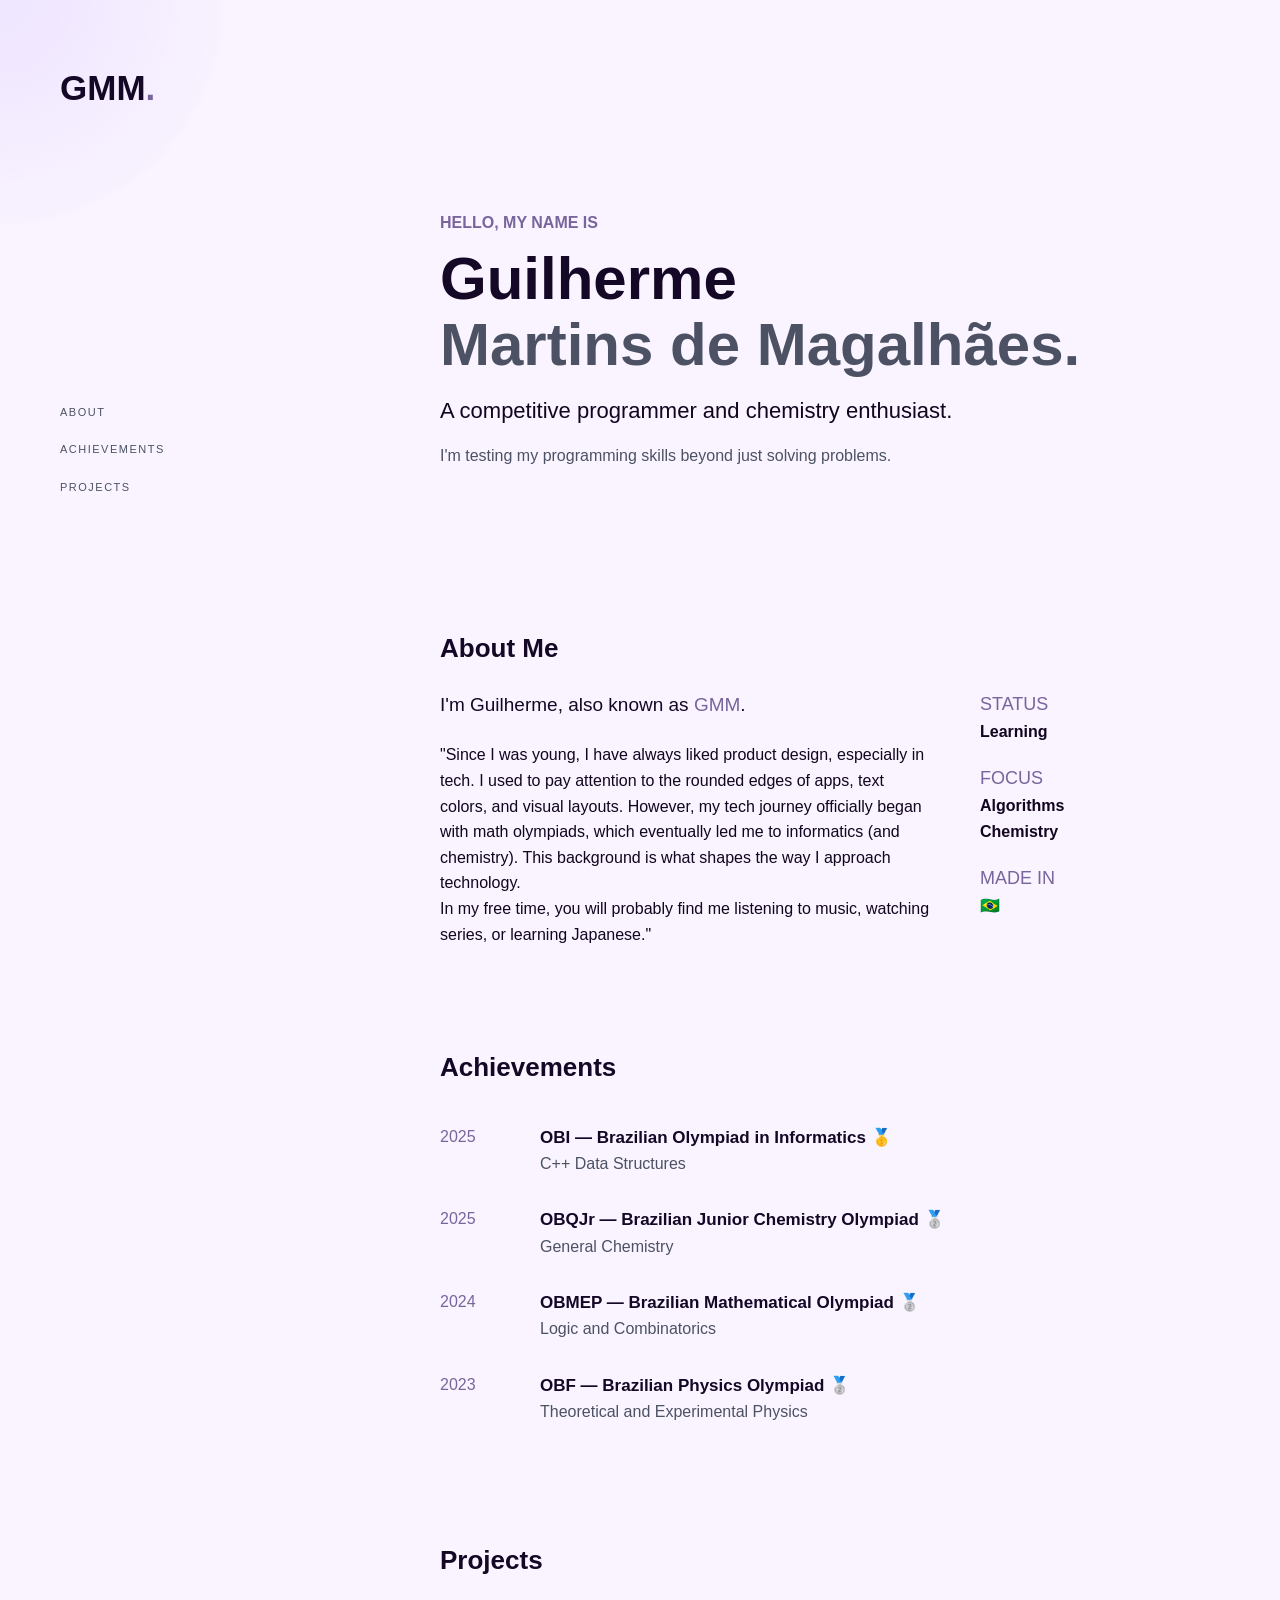
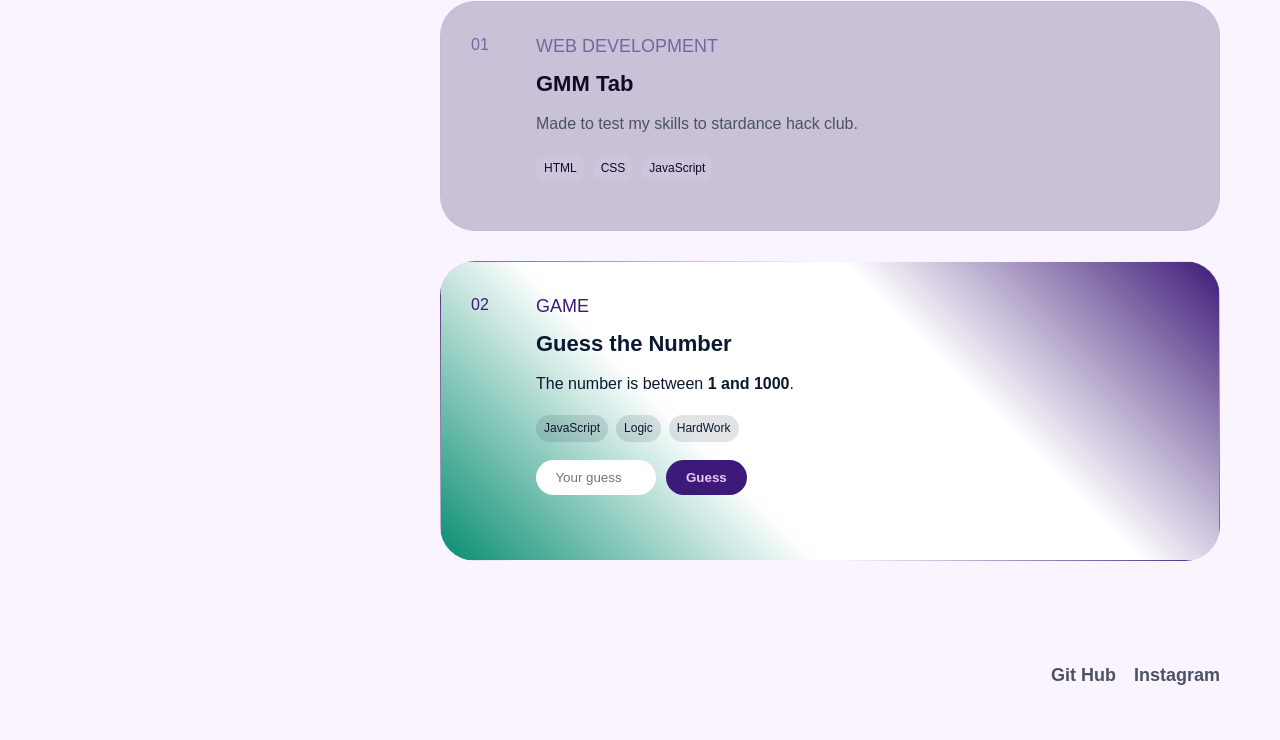
==== commit 8a44ef87: "Teste" ====
--- a/index.html
+++ b/index.html
@@ -153,8 +153,8 @@
 
         <footer class="sm-text">
             <div class="footer-links">
-                <a href="https://github.com/GuilhermeMartins-GMM" target="_blank">GitHub</a>
-                <a href="https://instagram.com/_gui_mm_/" target="_blank">Instagram</a>
+                <a href="https://github.com/GuilhermeMartins-GMM" target="_blank"><strong>Git Hub</strong></a>
+                <a href="https://instagram.com/_gui_mm_/" target="_blank"><strong>Instagram</strong></a>
             </div>
         </footer>
 
--- a/style.css
+++ b/style.css
@@ -20,11 +20,11 @@
 footer,
 .footer-links a,
 .link {
-    color: rgb(51, 55, 66);
+    color: rgb(76, 82, 99);
 }
 
 .accent {
-    color: rgb(42, 19, 84);
+    color: rgb(121, 101, 157);
 }
 
 .accent2 {
@@ -38,16 +38,16 @@
 }
 
 .spotlight {
-    background: radial-gradient(circle, rgba(170, 100, 255, 0.08) 0%, transparent 80%);
+    background: radial-gradient(circle, rgba(149, 100, 255, 0.1) 0%, transparent 80%);
 }
 
 .project-card {
-    background: rgb(92, 85, 106);
+    background: rgb(200, 193, 215);
     border-color: rgba(170, 142, 205, 0.1);
 }
 
 .project-card:hover {
-    border-color: rgba(180, 100, 255, 0.3);
+    border-color: rgba(210, 162, 255, 0.3);
 }
 
 .tags span {
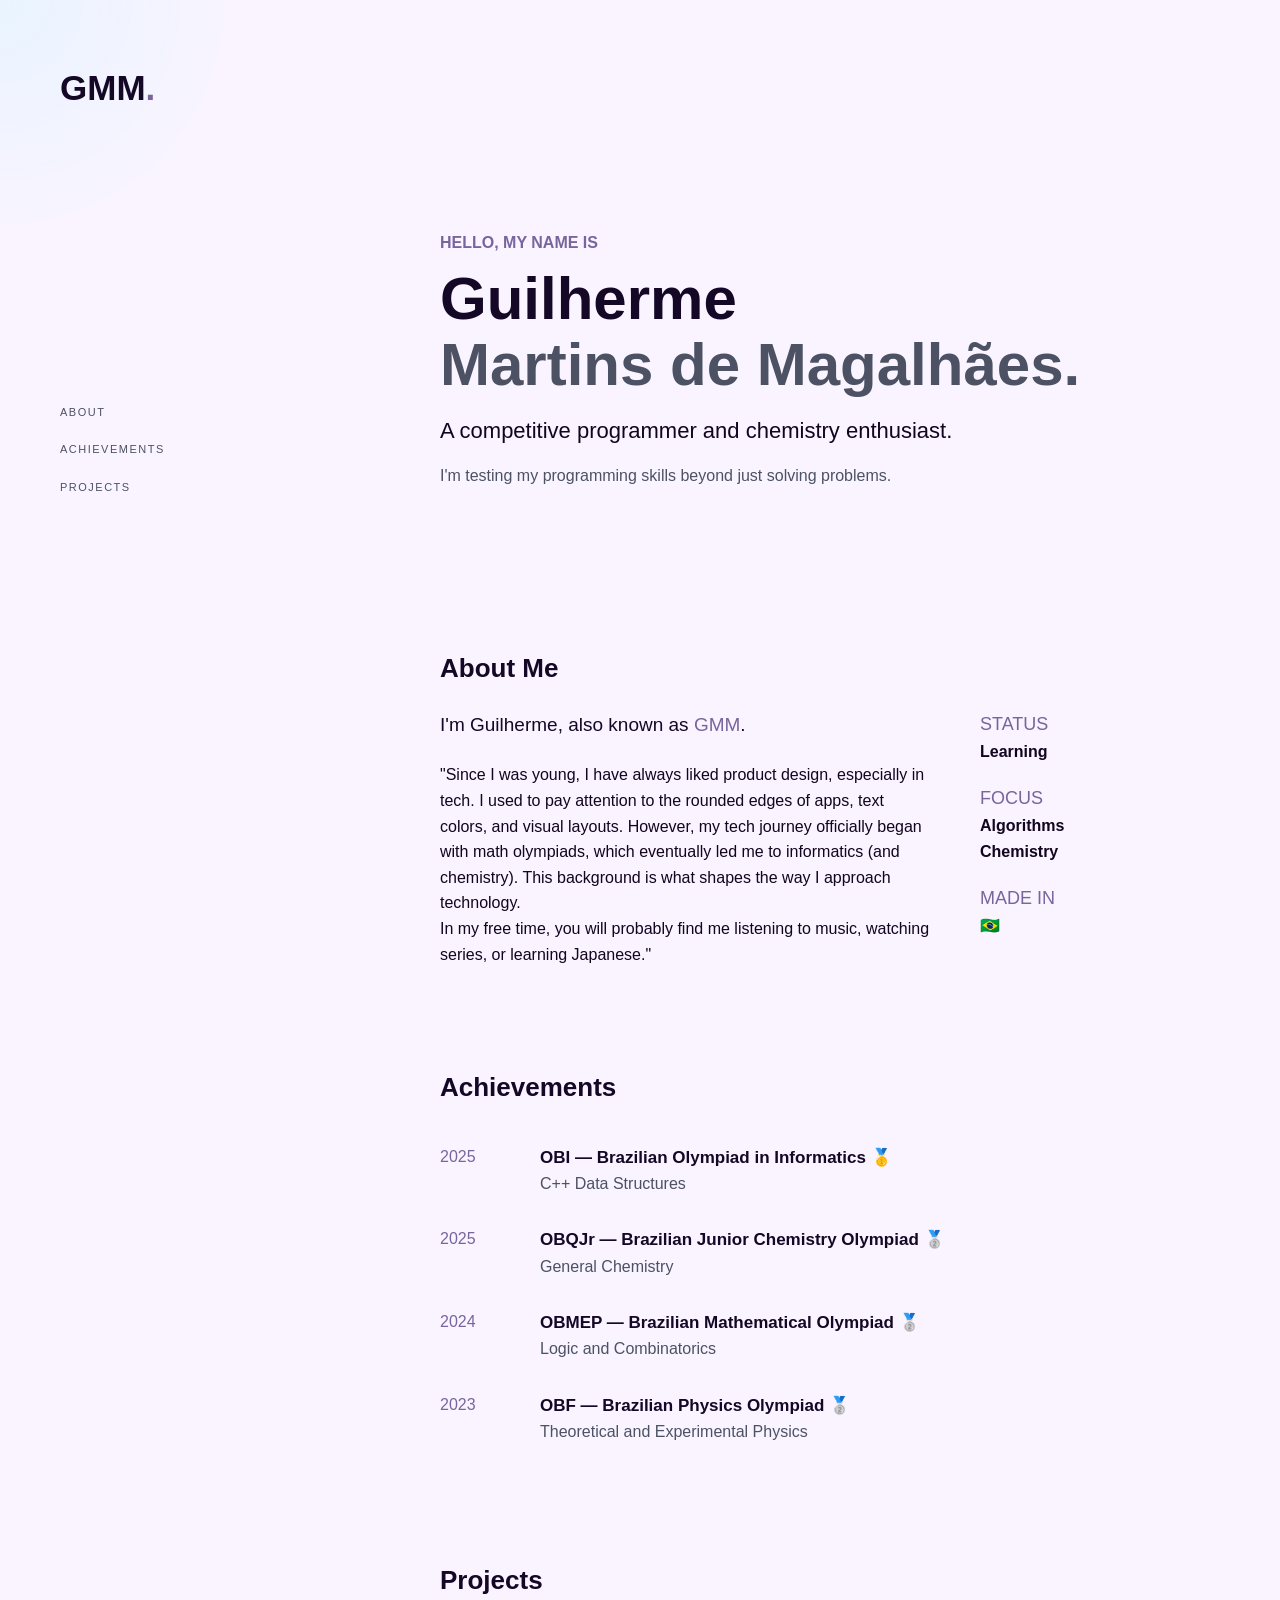
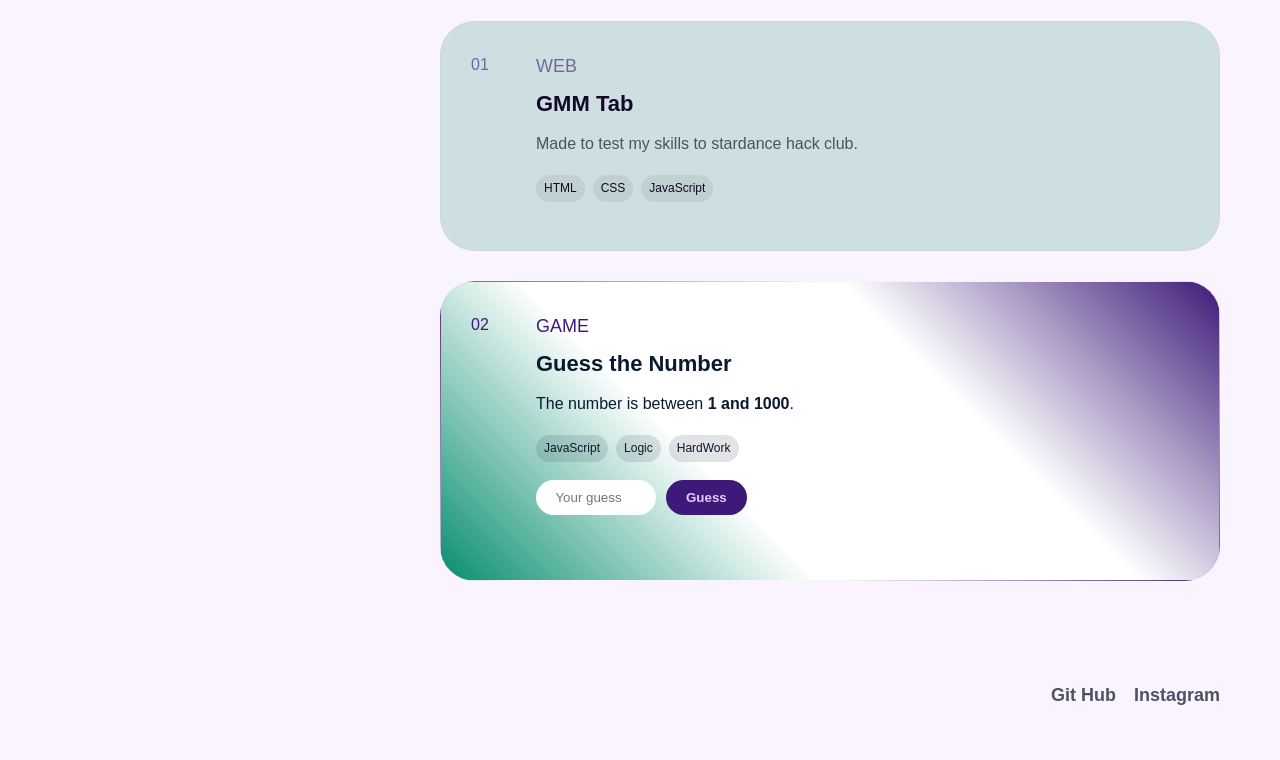
==== commit 3efb1dd3: "Teste" ====
--- a/index.html
+++ b/index.html
@@ -125,7 +125,7 @@
                 <a href="https://guilhermemartins-gmm.github.io/GMM_Tab/" target="_blank" class="project-card project-link">
                 <span class="accent">01</span>
             <div>
-                <p class="accent sm-text">WEB DEVELOPMENT</p>
+                <p class="accent sm-text">WEB</p>
                 <h3>GMM Tab</h3>
                 <p class="desc">Made to test my skills to stardance hack club.</p>
                 <div class="tags"><span>HTML</span><span>CSS</span><span>JavaScript</span></div>
--- a/style.css
+++ b/style.css
@@ -38,11 +38,11 @@
 }
 
 .spotlight {
-    background: radial-gradient(circle, rgba(149, 100, 255, 0.1) 0%, transparent 80%);
+    background: radial-gradient(circle, rgba(100, 250, 255, 0.1) 0%, transparent 80%);
 }
 
 .project-card {
-    background: rgb(200, 193, 215);
+    background: rgb(205, 223, 224);
     border-color: rgba(170, 142, 205, 0.1);
 }
 
@@ -52,7 +52,7 @@
 
 .tags span {
     color: rgb(21, 6, 36);
-    background: rgba(242, 235, 255, 0.1);
+    background: rgba(90, 87, 94, 0.1);
 }
 
 #guessgame {
@@ -170,7 +170,7 @@
 .hero {
     display: flex;
     flex-direction: column;
-    padding-top: 210px;
+    padding-top: 230px;
     padding-bottom: 110px;
 }
 
@@ -329,191 +329,6 @@
     transition: 0.25s;
 }
 
-@media screen and (max-width: 768px) {
-    html,
-    body {
-        width: 100%;
-        min-width: 0;
-        overflow-x: hidden;
-    }
-
-    .spotlight {
-        display: none;
-    }
-
-    .sidebar {
-        position: relative;
-        top: auto;
-        left: auto;
-        width: 100%;
-        height: auto;
-        min-height: 0;
-        padding: 20px 25px;
-        display: flex;
-        flex-direction: row;
-        align-items: center;
-        justify-content: flex-start;
-        z-index: 100;
-    }
-
-    .logo {
-        position: static;
-        margin: 0;
-    }
-
-    .logo a {
-        font-size: 28px;
-    }
-
-    .sidebar nav {
-        display: none;
-    }
-
-    main {
-        width: 100%;
-        max-width: 100%;
-        margin-left: 0;
-        padding: 0 25px;
-    }
-
-    .hero {
-        padding-top: 55px;
-        padding-bottom: 40px;
-    }
-
-    .hero h1 {
-        font-size: clamp(36px, 10vw, 45px);
-        line-height: 1.1;
-    }
-
-    .hero h2 {
-        font-size: 19px;
-    }
-
-    .hero .desc {
-        max-width: 100%;
-    }
-
-    .content-section {
-        padding: 40px 0;
-    }
-
-    .grid-2col {
-        display: flex;
-        flex-direction: column;
-        gap: 30px;
-    }
-
-    .large-text {
-        font-size: 17px;
-    }
-
-    .side-info {
-        padding-top: 0;
-    }
-
-    .list-item {
-        display: flex;
-        flex-direction: column;
-        gap: 5px;
-    }
-
-    .projects-container {
-        width: 100%;
-        gap: 20px;
-    }
-
-    .project-link {
-        display: block;
-        width: 100%;
-    }
-
-    .project-card {
-        display: flex;
-        flex-direction: column;
-        width: 100%;
-        padding: 25px;
-        border-radius: 25px;
-        gap: 10px;
-    }
-
-    .project-card h3 {
-        font-size: 20px;
-    }
-
-    .tags {
-        flex-wrap: wrap;
-        gap: 6px;
-    }
-
-    #guessgame {
-        width: 100%;
-        border-radius: 25px;
-        overflow: hidden;
-    }
-
-    .game-controls {
-        display: flex;
-        flex-wrap: wrap;
-        gap: 8px;
-    }
-
-    #guessgame input {
-        width: 120px;
-        max-width: 100%;
-    }
-
-    footer {
-        width: 100%;
-        padding: 40px 0;
-        flex-direction: column;
-        align-items: flex-start;
-        justify-content: flex-start;
-        gap: 15px;
-    }
-
-    .footer-links {
-        flex-wrap: wrap;
-        gap: 12px;
-    }
-}
-
-@media screen and (max-width: 400px) {
-    .sidebar {
-        padding: 18px 16px;
-    }
-
-    .logo a {
-        font-size: 25px;
-    }
-
-    main {
-        padding: 0 16px;
-    }
-
-    .hero {
-        padding-top: 40px;
-    }
-
-    .hero h1 {
-        font-size: 34px;
-    }
-
-    .project-card {
-        padding: 20px;
-    }
-
-    .game-controls {
-        flex-direction: column;
-    }
-
-    #guessgame input,
-    #guessgame button {
-        width: 100%;
-        max-width: none;
-    }
-}
-
 .project-link {
     display: grid;
     text-decoration: none;
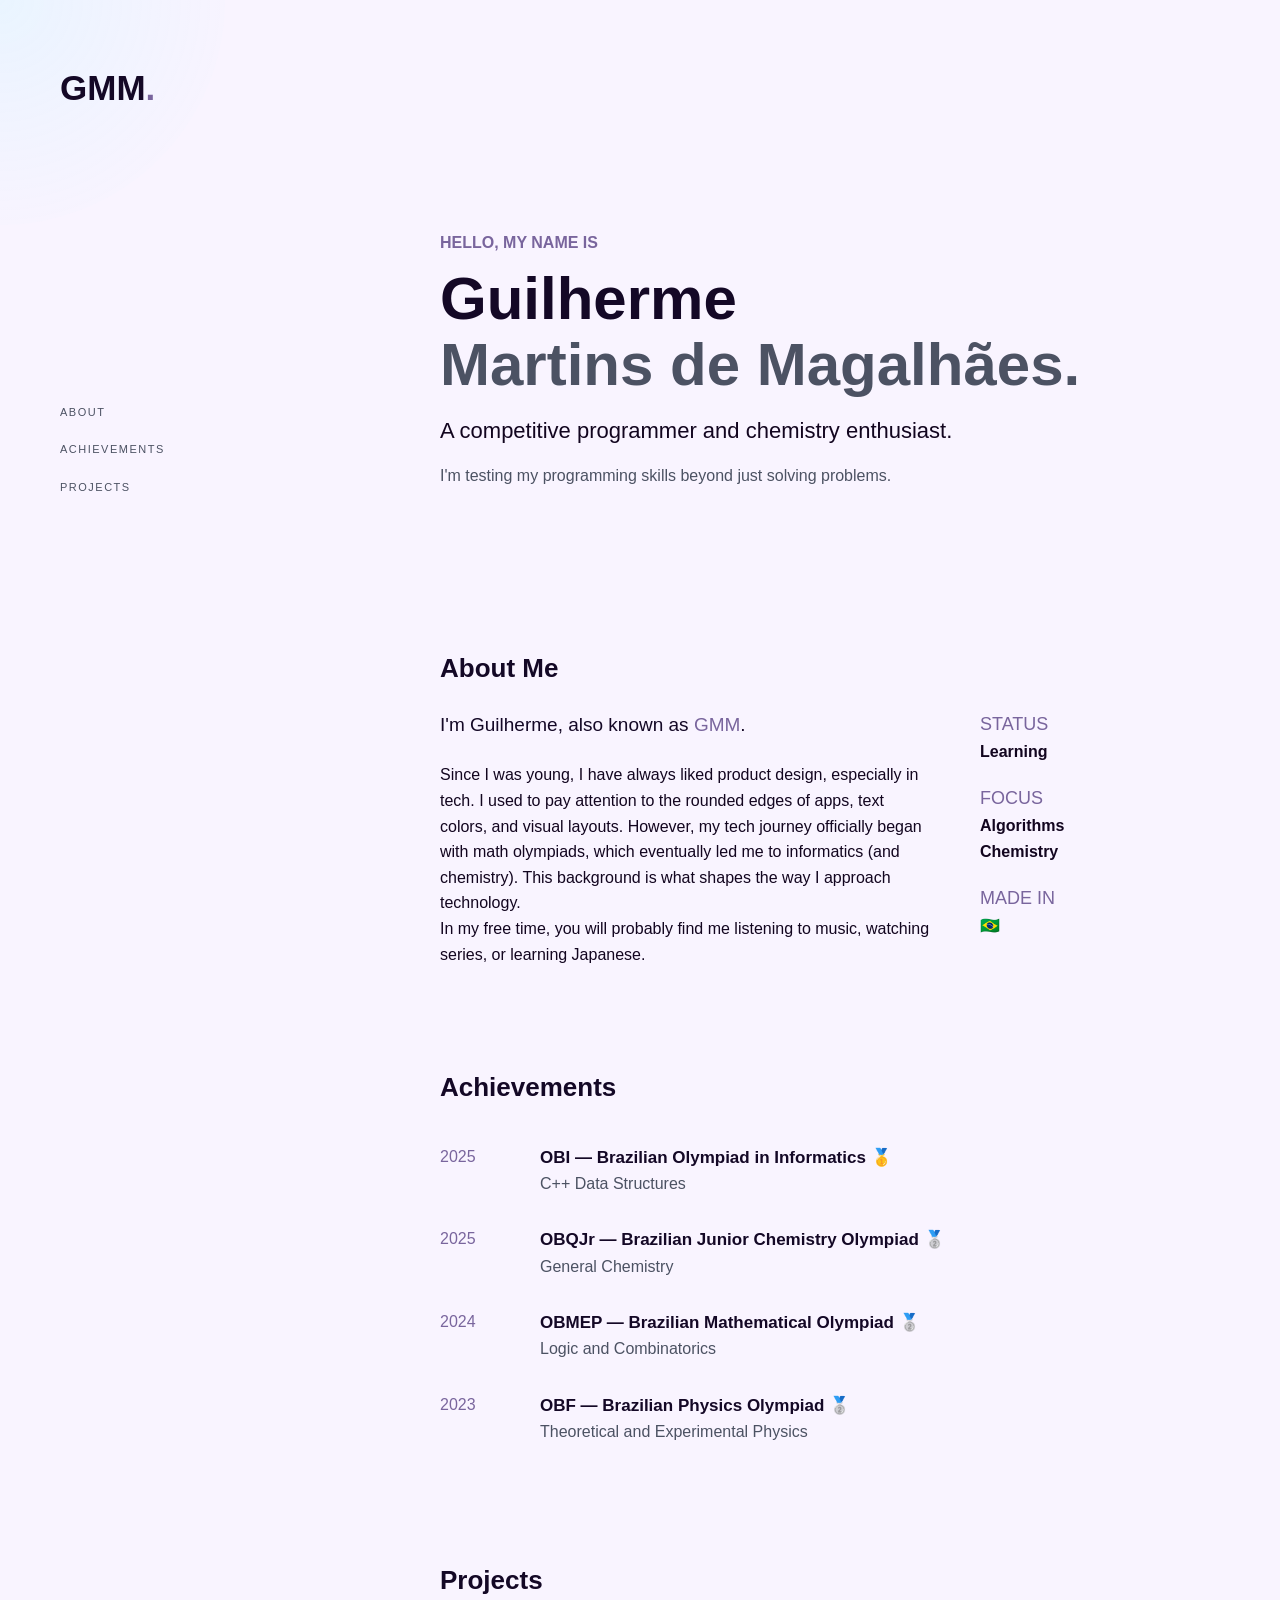
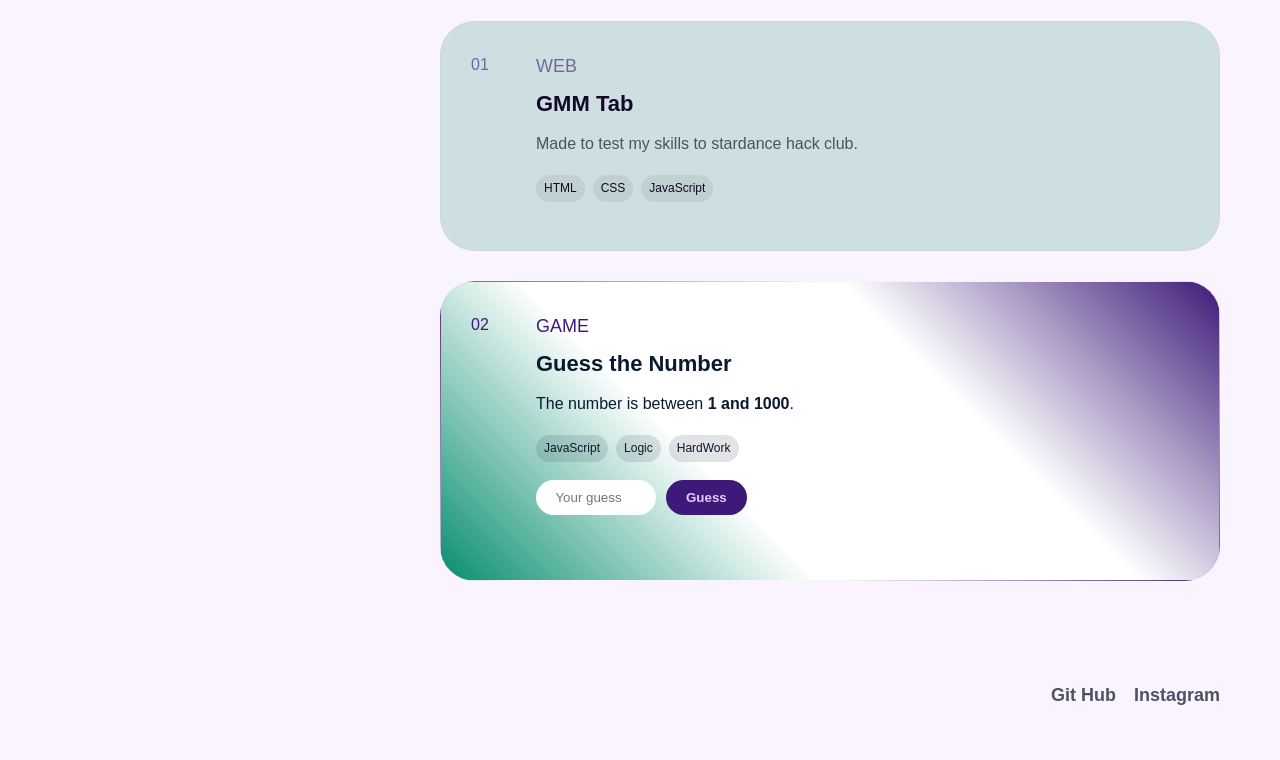
==== commit bf128cc0: "Teste" ====
--- a/index.html
+++ b/index.html
@@ -63,14 +63,14 @@
             <div class="grid-2col">
                 <div>
                     <p class="large-text">I'm Guilherme, also known as <span class="accent">GMM</span>.</p>
-                    <p>"Since I was young, I have always liked product design, especially in 
+                    <p>Since I was young, I have always liked product design, especially in 
                         tech. I used to pay attention to the rounded edges of apps, text colors, 
                         and visual layouts. However, my tech journey officially began with math 
                         olympiads, which eventually led me to informatics (and chemistry). This 
                         background is what shapes the way I approach technology.
                     </p>
                     <p> In my free time, you will 
-                        probably find me listening to music, watching series, or learning Japanese."
+                        probably find me listening to music, watching series, or learning Japanese.
                     </p>
                 </div>
                 <div class="side-info">
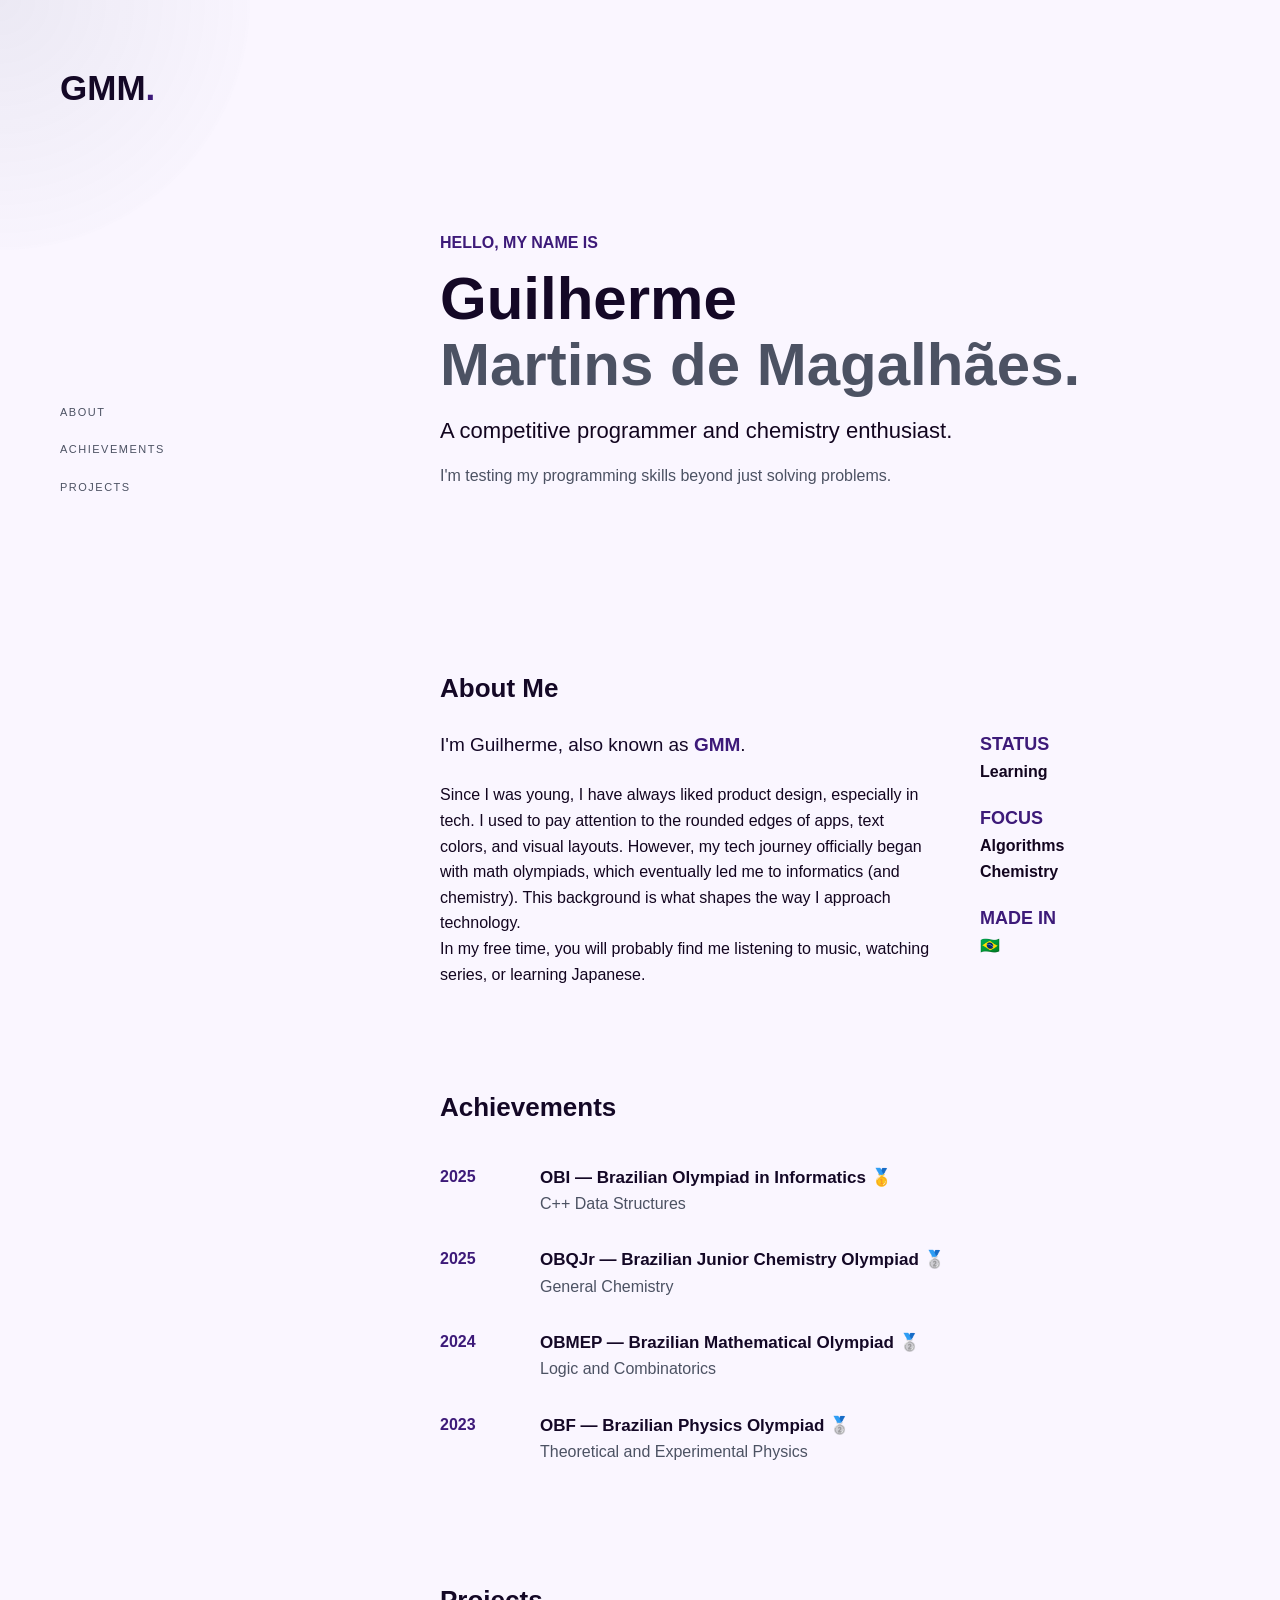
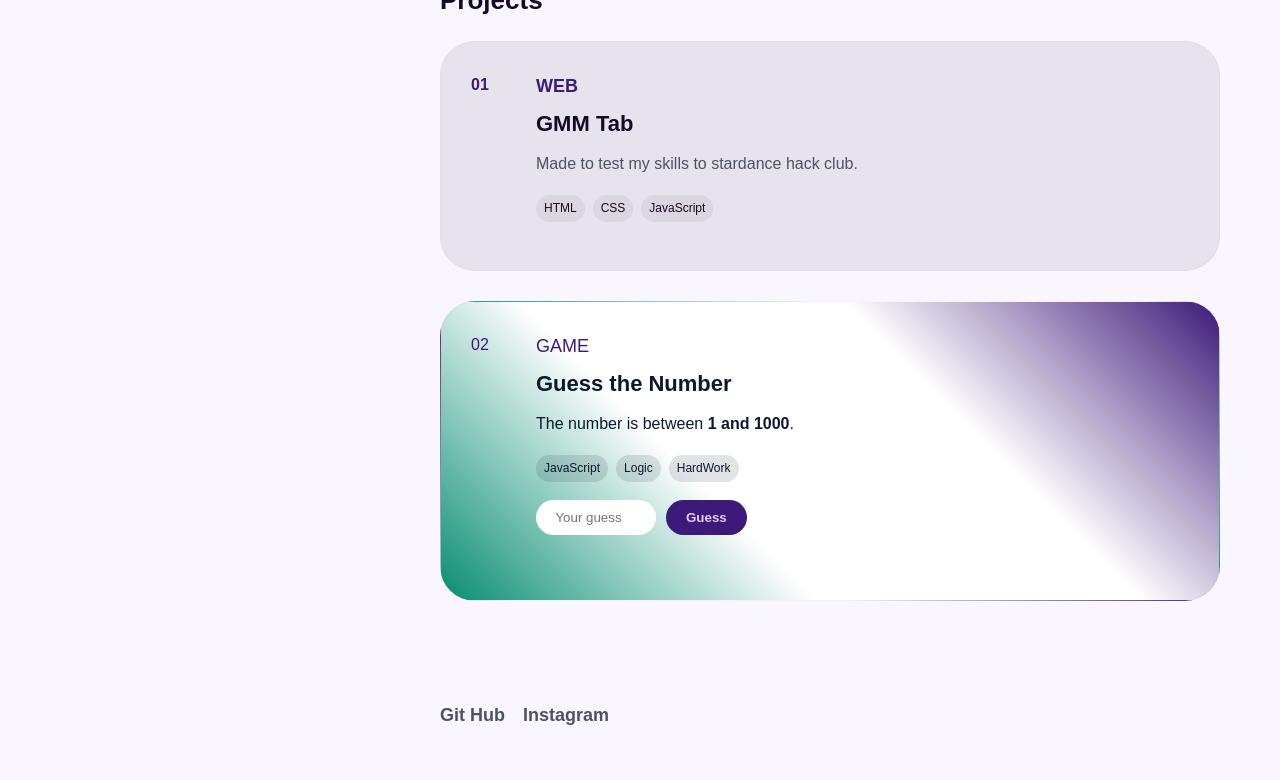
==== commit be90747e: "Teste" ====
--- a/index.html
+++ b/index.html
@@ -50,7 +50,7 @@
     <main>
 
         <section id="home" class="hero">
-            <p class="accent"><strong> HELLO, MY NAME IS</strong></p>
+            <p class="accent"> HELLO, MY NAME IS</p>
             <h1>Guilherme<br><span>Martins de Magalhães.</span></h1>
             <h2>A competitive programmer and chemistry enthusiast.</h2>
             <p class="desc">I'm testing my programming skills beyond just solving problems.</p>
@@ -60,7 +60,7 @@
             <div class="section-title">
                 <h2>About Me</h2>
             </div>
-            <div class="grid-2col">
+            <div class="grid-col">
                 <div>
                     <p class="large-text">I'm Guilherme, also known as <span class="accent">GMM</span>.</p>
                     <p>Since I was young, I have always liked product design, especially in 
--- a/style.css
+++ b/style.css
@@ -1,6 +1,6 @@
 
 body {
-    background-color: rgb(249, 244, 255);
+    background-color: rgb(250, 246, 255);
     color: rgb(18, 5, 31);
 }
 
@@ -24,7 +24,8 @@
 }
 
 .accent {
-    color: rgb(121, 101, 157);
+    color: rgb(61, 26, 121);
+    font-weight: bold;
 }
 
 .accent2 {
@@ -38,11 +39,11 @@
 }
 
 .spotlight {
-    background: radial-gradient(circle, rgba(100, 250, 255, 0.1) 0%, transparent 80%);
+    background: radial-gradient(circle, rgba(67, 87, 112, 0.08) 0%, transparent 80%);
 }
 
 .project-card {
-    background: rgb(205, 223, 224);
+    background: rgba(229, 226, 234, 0.9);
     border-color: rgba(170, 142, 205, 0.1);
 }
 
@@ -52,7 +53,7 @@
 
 .tags span {
     color: rgb(21, 6, 36);
-    background: rgba(90, 87, 94, 0.1);
+    background: rgba(115, 102, 130, 0.1);
 }
 
 #guessgame {
@@ -107,8 +108,8 @@
 
 .spotlight {
     position: fixed;
-    width: 450px;
-    height: 450px;
+    width: 500px;
+    height: 500px;
     border-radius: 50%;
     transform: translate(-50%, -50%);
     pointer-events: none;
@@ -171,7 +172,7 @@
     display: flex;
     flex-direction: column;
     padding-top: 230px;
-    padding-bottom: 110px;
+    padding-bottom: 130px;
 }
 
 .hero h1 {
@@ -202,7 +203,7 @@
     font-size: 26px;
 }
 
-.grid-2col {
+.grid-col {
     display: grid;
     grid-template-columns: 1fr 240px;
     gap: 50px;
@@ -315,7 +316,7 @@
 footer {
     position: relative;
     display: flex;
-    justify-content: flex-end;
+    justify-content: start;
     padding: 50px 0;
 }
 
